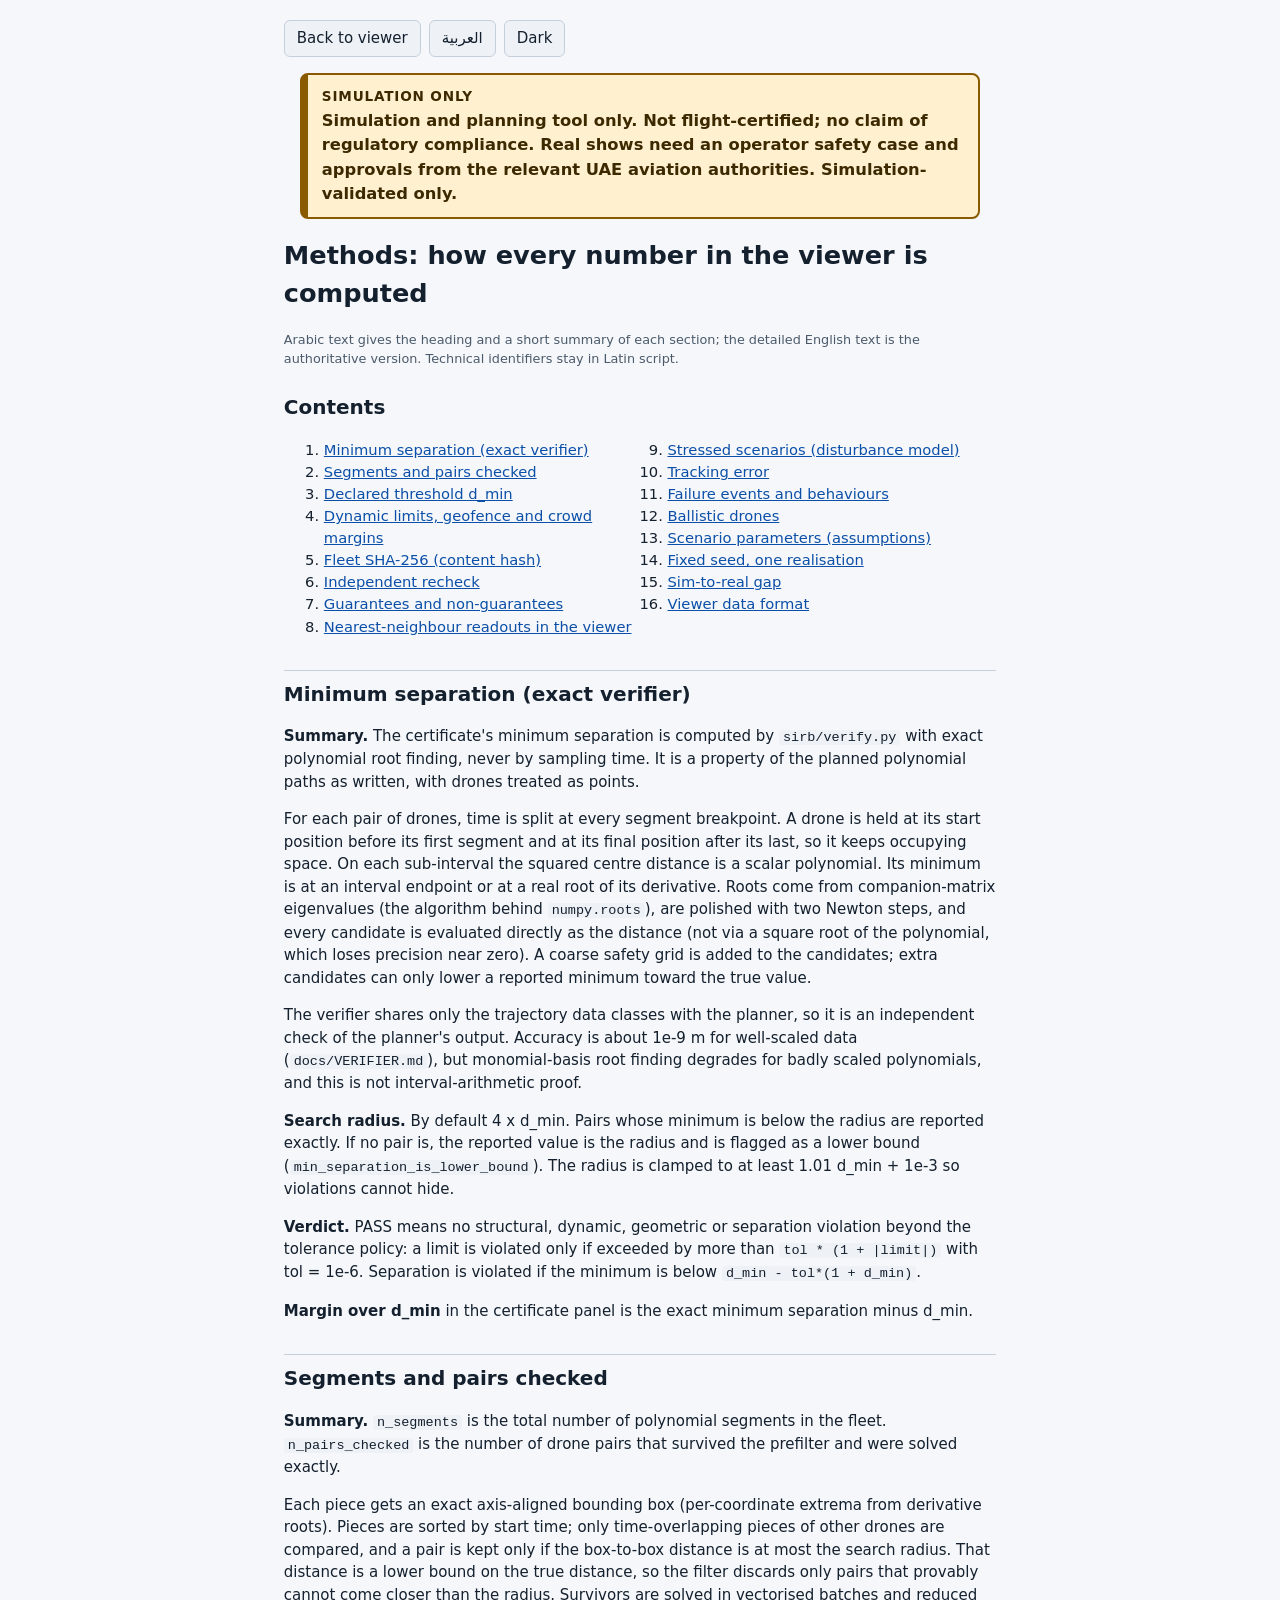
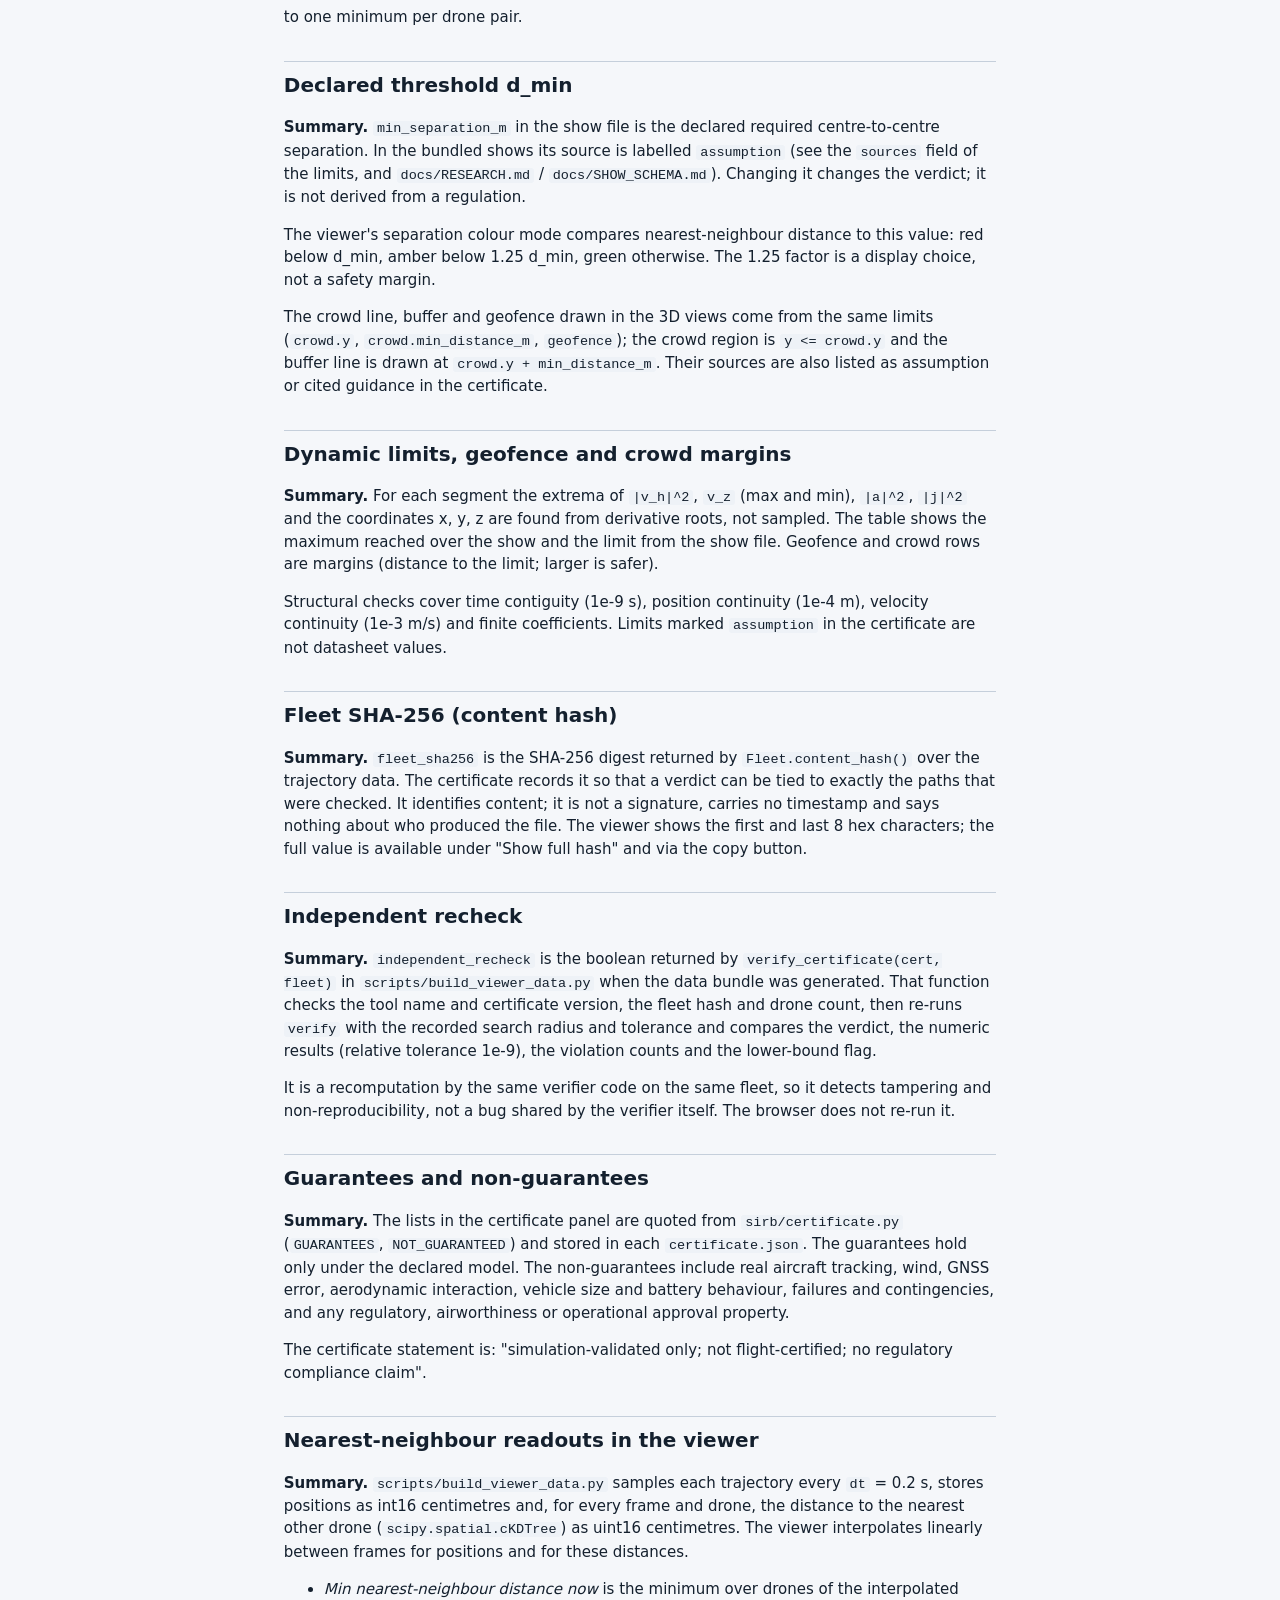
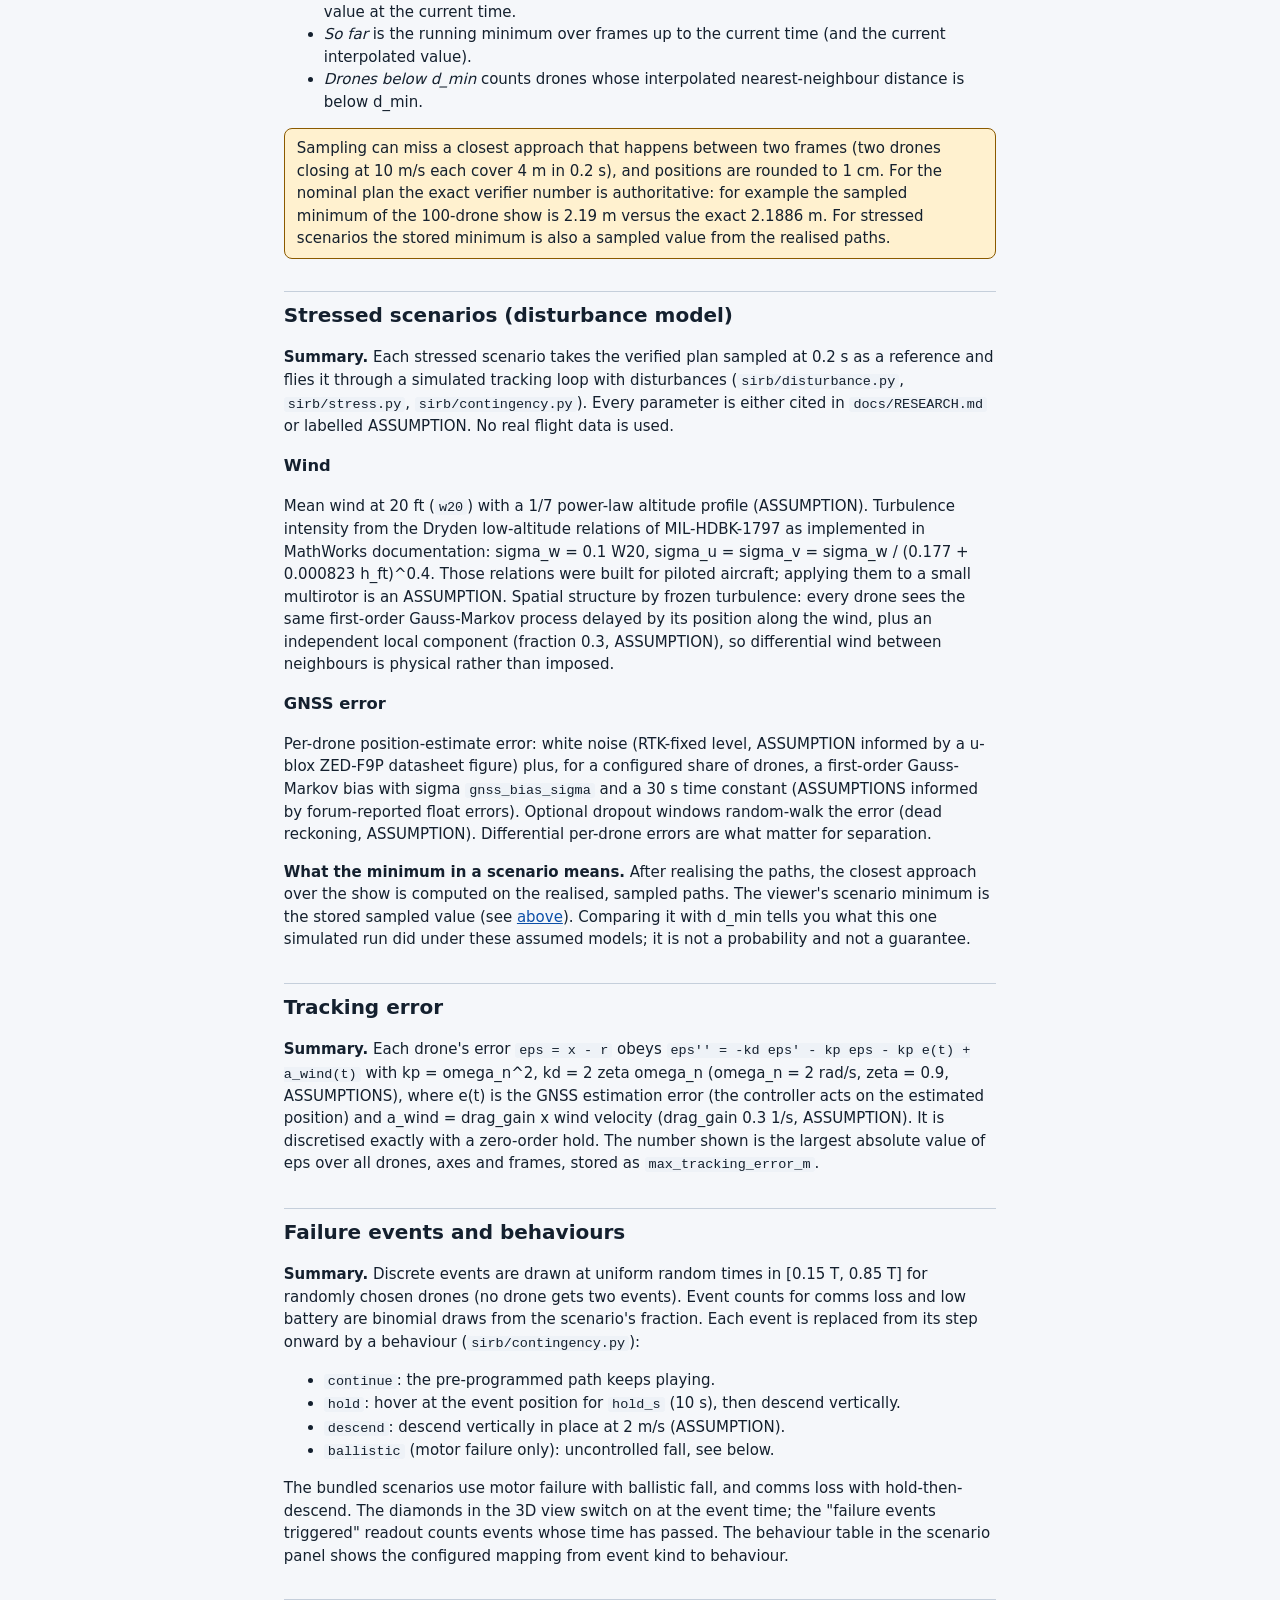
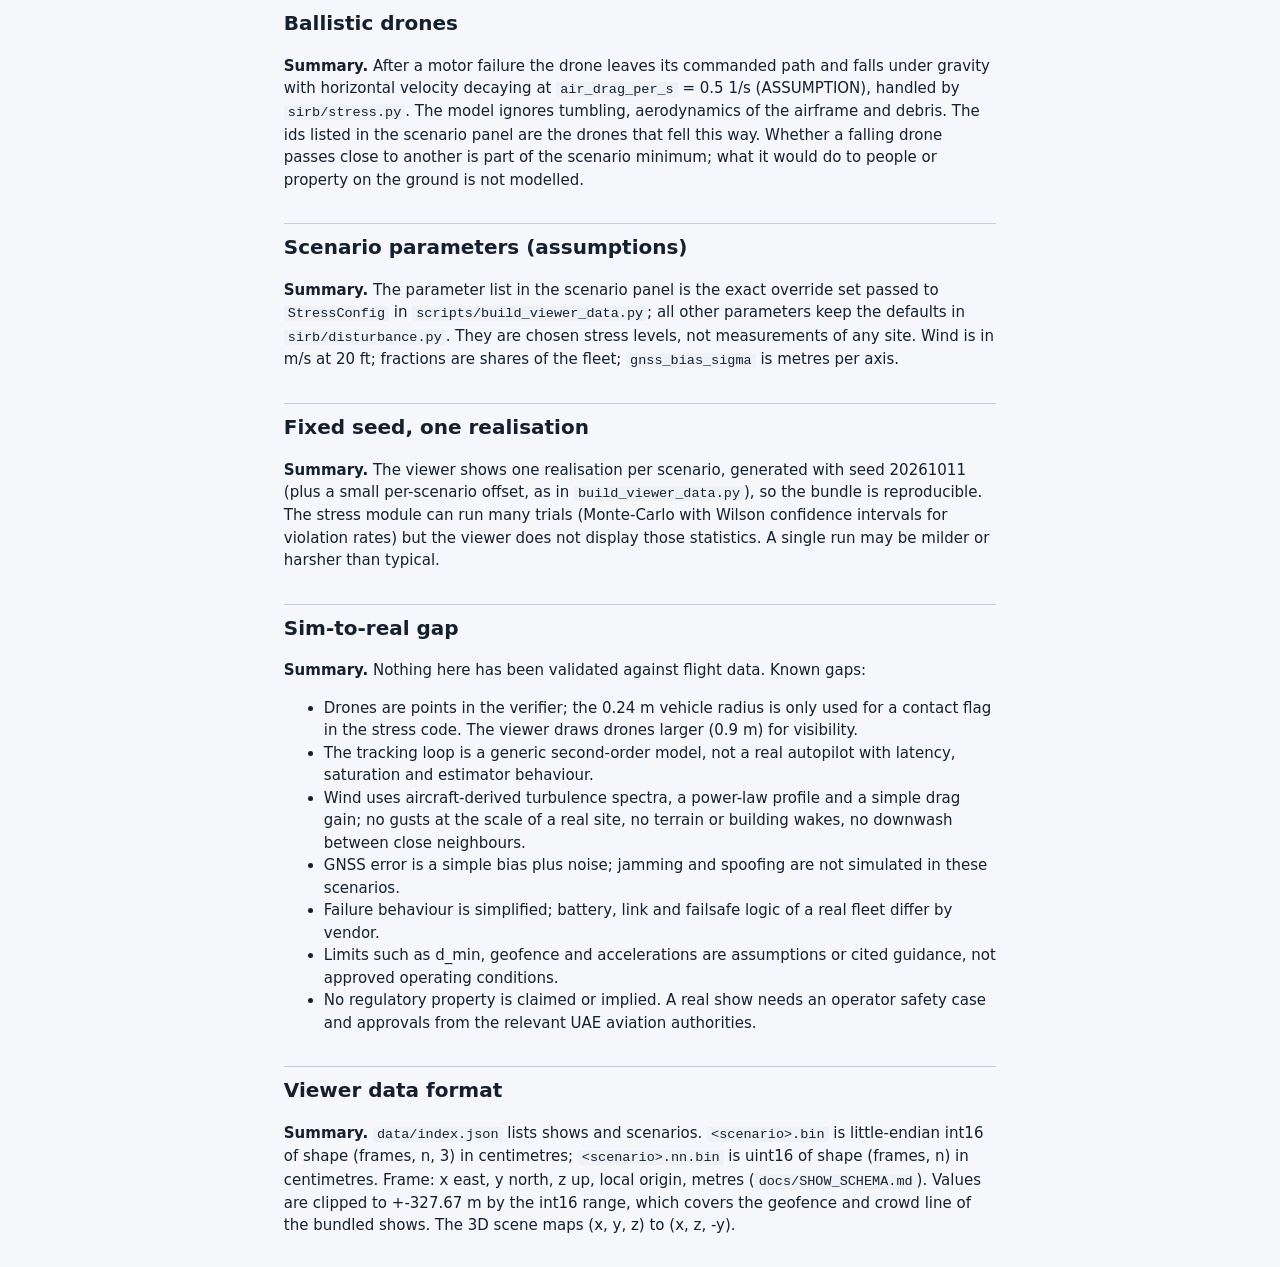
==== viewer/methods.html @ c7de5ba7 "Add static web viewer (M7)" ====
<!doctype html>
<html lang="en" dir="ltr" data-theme="dark">
<head>
<meta charset="utf-8">
<meta name="viewport" content="width=device-width, initial-scale=1">
<title>Sirb methods</title>
<meta name="color-scheme" content="dark light">
<link rel="icon" href="data:,">
<link rel="stylesheet" href="style.css">
</head>
<body>
<div class="doc">
  <div class="nav">
    <a class="btn" id="backLink" href="index.html" data-i18n="m_back">Back to viewer</a>
    <button id="langBtn" type="button" class="btn"></button>
    <button id="themeBtn" type="button" class="btn" data-i18n-aria="theme_switch_label"></button>
  </div>

  <aside class="banner" role="note" id="safety-statement">
    <strong class="en">Simulation only</strong><strong class="ar">محاكاة فقط</strong>
    <p class="en">Simulation and planning tool only. Not flight-certified; no claim of regulatory compliance. Real shows need an operator safety case and approvals from the relevant UAE aviation authorities. Simulation-validated only.</p>
    <p class="ar">أداة محاكاة وتخطيط فقط. غير معتمدة للطيران ولا تدّعي أي امتثال تنظيمي. تحتاج العروض الحقيقية إلى ملف سلامة تشغيلي وموافقات من الجهات المختصة بالطيران في دولة الإمارات. التحقق تمّ بالمحاكاة فقط.</p>
  </aside>

  <h1><span class="en">Methods: how every number in the viewer is computed</span><span class="ar">المنهجية: كيف يُحسب كل رقم في العارض</span></h1>
  <p class="note" data-i18n="m_lang_note"></p>

  <nav aria-labelledby="tocH">
    <h2 id="tocH" style="border:0;margin-top:1rem" data-i18n="m_toc">Contents</h2>
    <ol class="toc">
      <li><a href="#exact-verifier"><span class="en">Minimum separation (exact verifier)</span><span class="ar">أقل تباعد (المدقِّق الدقيق)</span></a></li>
      <li><a href="#prefilter"><span class="en">Segments and pairs checked</span><span class="ar">المقاطع والأزواج المفحوصة</span></a></li>
      <li><a href="#declared-threshold"><span class="en">Declared threshold d_min</span><span class="ar">العتبة المعلنة d_min</span></a></li>
      <li><a href="#dynamics"><span class="en">Dynamic limits, geofence and crowd margins</span><span class="ar">الحدود الديناميكية وهوامش السياج والجمهور</span></a></li>
      <li><a href="#content-hash"><span class="en">Fleet SHA-256 (content hash)</span><span class="ar">بصمة SHA-256 للأسطول</span></a></li>
      <li><a href="#independent-recheck"><span class="en">Independent recheck</span><span class="ar">إعادة التحقق المستقلة</span></a></li>
      <li><a href="#guarantees"><span class="en">Guarantees and non-guarantees</span><span class="ar">الضمانات وما لا يُضمن</span></a></li>
      <li><a href="#sampled-nn"><span class="en">Nearest-neighbour readouts in the viewer</span><span class="ar">قراءات أقرب جار في العارض</span></a></li>
      <li><a href="#stress-model"><span class="en">Stressed scenarios (disturbance model)</span><span class="ar">سيناريوهات الإجهاد (نموذج الاضطراب)</span></a></li>
      <li><a href="#tracking-error"><span class="en">Tracking error</span><span class="ar">خطأ التتبّع</span></a></li>
      <li><a href="#events"><span class="en">Failure events and behaviours</span><span class="ar">أحداث الأعطال والسلوكيات</span></a></li>
      <li><a href="#ballistic"><span class="en">Ballistic drones</span><span class="ar">الطائرات في السقوط الحر</span></a></li>
      <li><a href="#stress-config"><span class="en">Scenario parameters (assumptions)</span><span class="ar">معاملات السيناريو (افتراضات)</span></a></li>
      <li><a href="#fixed-seed"><span class="en">Fixed seed, one realisation</span><span class="ar">بذرة ثابتة وتحقّق واحد</span></a></li>
      <li><a href="#sim-to-real"><span class="en">Sim-to-real gap</span><span class="ar">فجوة المحاكاة والواقع</span></a></li>
      <li><a href="#data-format"><span class="en">Viewer data format</span><span class="ar">صيغة بيانات العارض</span></a></li>
    </ol>
  </nav>

  <section id="exact-verifier">
    <h2><span class="en">Minimum separation (exact verifier)</span><span class="ar">أقل تباعد (المدقِّق الدقيق)</span></h2>
    <p class="ar ar-sum">يحسب المدقِّق أقل مسافة بين كل زوج من الطائرات على امتداد الزمن بحلّ دقيق لمتعددات الحدود (جذور المشتقة) بدلًا من أخذ عيّنات زمنية. الرقم يُنسب إلى المسارات كما كُتبت، لا إلى طائرات حقيقية.</p>
    <div class="en en-detail">
      <p><strong>Summary.</strong> The certificate's minimum separation is computed by <code>sirb/verify.py</code> with exact polynomial root finding, never by sampling time. It is a property of the planned polynomial paths as written, with drones treated as points.</p>
      <p>For each pair of drones, time is split at every segment breakpoint. A drone is held at its start position before its first segment and at its final position after its last, so it keeps occupying space. On each sub-interval the squared centre distance is a scalar polynomial. Its minimum is at an interval endpoint or at a real root of its derivative. Roots come from companion-matrix eigenvalues (the algorithm behind <code>numpy.roots</code>), are polished with two Newton steps, and every candidate is evaluated directly as the distance (not via a square root of the polynomial, which loses precision near zero). A coarse safety grid is added to the candidates; extra candidates can only lower a reported minimum toward the true value.</p>
      <p>The verifier shares only the trajectory data classes with the planner, so it is an independent check of the planner's output. Accuracy is about 1e-9 m for well-scaled data (<code>docs/VERIFIER.md</code>), but monomial-basis root finding degrades for badly scaled polynomials, and this is not interval-arithmetic proof.</p>
      <p><strong>Search radius.</strong> By default 4 x d_min. Pairs whose minimum is below the radius are reported exactly. If no pair is, the reported value is the radius and is flagged as a lower bound (<code>min_separation_is_lower_bound</code>). The radius is clamped to at least 1.01 d_min + 1e-3 so violations cannot hide.</p>
      <p><strong>Verdict.</strong> PASS means no structural, dynamic, geometric or separation violation beyond the tolerance policy: a limit is violated only if exceeded by more than <code>tol * (1 + |limit|)</code> with tol = 1e-6. Separation is violated if the minimum is below <code>d_min - tol*(1 + d_min)</code>.</p>
      <p><strong>Margin over d_min</strong> in the certificate panel is the exact minimum separation minus d_min.</p>
    </div>
  </section>

  <section id="prefilter">
    <h2><span class="en">Segments and pairs checked</span><span class="ar">المقاطع والأزواج المفحوصة</span></h2>
    <p class="ar ar-sum">كل مسار يتألف من مقاطع متعددة الحدود. يستبعد مرشِّح أوّلي بصناديق محيطة دقيقة الأزواج التي لا يمكن أن تقترب أكثر من نصف قطر البحث، ثم تُحلّ الأزواج المتبقية بدقة.</p>
    <div class="en en-detail">
      <p><strong>Summary.</strong> <code>n_segments</code> is the total number of polynomial segments in the fleet. <code>n_pairs_checked</code> is the number of drone pairs that survived the prefilter and were solved exactly.</p>
      <p>Each piece gets an exact axis-aligned bounding box (per-coordinate extrema from derivative roots). Pieces are sorted by start time; only time-overlapping pieces of other drones are compared, and a pair is kept only if the box-to-box distance is at most the search radius. That distance is a lower bound on the true distance, so the filter discards only pairs that provably cannot come closer than the radius. Survivors are solved in vectorised batches and reduced to one minimum per drone pair.</p>
    </div>
  </section>

  <section id="declared-threshold">
    <h2><span class="en">Declared threshold d_min</span><span class="ar">العتبة المعلنة d_min</span></h2>
    <p class="ar ar-sum">d_min هي أقل مسافة مطلوبة بين مراكز الطائرات كما يعلنها ملف العرض. هي افتراض تصميمي وليست قيمة معتمدة من جهة تنظيمية أو من مصنّع.</p>
    <div class="en en-detail">
      <p><strong>Summary.</strong> <code>min_separation_m</code> in the show file is the declared required centre-to-centre separation. In the bundled shows its source is labelled <code>assumption</code> (see the <code>sources</code> field of the limits, and <code>docs/RESEARCH.md</code> / <code>docs/SHOW_SCHEMA.md</code>). Changing it changes the verdict; it is not derived from a regulation.</p>
      <p>The viewer's separation colour mode compares nearest-neighbour distance to this value: red below d_min, amber below 1.25 d_min, green otherwise. The 1.25 factor is a display choice, not a safety margin.</p>
      <p>The crowd line, buffer and geofence drawn in the 3D views come from the same limits (<code>crowd.y</code>, <code>crowd.min_distance_m</code>, <code>geofence</code>); the crowd region is <code>y &lt;= crowd.y</code> and the buffer line is drawn at <code>crowd.y + min_distance_m</code>. Their sources are also listed as assumption or cited guidance in the certificate.</p>
    </div>
  </section>

  <section id="dynamics">
    <h2><span class="en">Dynamic limits, geofence and crowd margins</span><span class="ar">الحدود الديناميكية وهوامش السياج والجمهور</span></h2>
    <p class="ar ar-sum">تُفحص السرعة والتسارع والارتجاج والارتفاع والسياج الجغرافي والمسافة إلى الجمهور بإيجاد قيم قصوى لمتعددات الحدود في كل مقطع (جذور المشتقات)، وتُعرض القيمة القصوى المبلَّغ عنها مقابل الحد.</p>
    <div class="en en-detail">
      <p><strong>Summary.</strong> For each segment the extrema of <code>|v_h|^2</code>, <code>v_z</code> (max and min), <code>|a|^2</code>, <code>|j|^2</code> and the coordinates x, y, z are found from derivative roots, not sampled. The table shows the maximum reached over the show and the limit from the show file. Geofence and crowd rows are margins (distance to the limit; larger is safer).</p>
      <p>Structural checks cover time contiguity (1e-9 s), position continuity (1e-4 m), velocity continuity (1e-3 m/s) and finite coefficients. Limits marked <code>assumption</code> in the certificate are not datasheet values.</p>
    </div>
  </section>

  <section id="content-hash">
    <h2><span class="en">Fleet SHA-256 (content hash)</span><span class="ar">بصمة SHA-256 للأسطول</span></h2>
    <p class="ar ar-sum">البصمة تعرّف محتوى الأسطول (المسارات) تعريفًا فريدًا؛ أي تغيير في المسارات يغيّر البصمة. تربط الشهادة بالمسارات التي فُحصت فعلًا.</p>
    <div class="en en-detail">
      <p><strong>Summary.</strong> <code>fleet_sha256</code> is the SHA-256 digest returned by <code>Fleet.content_hash()</code> over the trajectory data. The certificate records it so that a verdict can be tied to exactly the paths that were checked. It identifies content; it is not a signature, carries no timestamp and says nothing about who produced the file. The viewer shows the first and last 8 hex characters; the full value is available under "Show full hash" and via the copy button.</p>
    </div>
  </section>

  <section id="independent-recheck">
    <h2><span class="en">Independent recheck</span><span class="ar">إعادة التحقق المستقلة</span></h2>
    <p class="ar ar-sum">عند بناء بيانات العارض استُدعيت الدالة verify_certificate: تتحقق من مطابقة البصمة ثم تعيد حساب التحقق كاملًا وتقارن الحكم والأرقام. العلم المعروض هو نتيجة ذلك الفحص وقت البناء، لا فحص يجري في المتصفح.</p>
    <div class="en en-detail">
      <p><strong>Summary.</strong> <code>independent_recheck</code> is the boolean returned by <code>verify_certificate(cert, fleet)</code> in <code>scripts/build_viewer_data.py</code> when the data bundle was generated. That function checks the tool name and certificate version, the fleet hash and drone count, then re-runs <code>verify</code> with the recorded search radius and tolerance and compares the verdict, the numeric results (relative tolerance 1e-9), the violation counts and the lower-bound flag.</p>
      <p>It is a recomputation by the same verifier code on the same fleet, so it detects tampering and non-reproducibility, not a bug shared by the verifier itself. The browser does not re-run it.</p>
    </div>
  </section>

  <section id="guarantees">
    <h2><span class="en">Guarantees and non-guarantees</span><span class="ar">الضمانات وما لا يُضمن</span></h2>
    <p class="ar ar-sum">الضمانات محصورة في النموذج المعلن: مسارات متعددة الحدود كما كُتبت وطائرات كنقاط. لا تشمل الضمانات تتبّع الطائرات الحقيقية ولا الرياح ولا أخطاء GNSS ولا الأعطال ولا أي خاصية تنظيمية.</p>
    <div class="en en-detail">
      <p><strong>Summary.</strong> The lists in the certificate panel are quoted from <code>sirb/certificate.py</code> (<code>GUARANTEES</code>, <code>NOT_GUARANTEED</code>) and stored in each <code>certificate.json</code>. The guarantees hold only under the declared model. The non-guarantees include real aircraft tracking, wind, GNSS error, aerodynamic interaction, vehicle size and battery behaviour, failures and contingencies, and any regulatory, airworthiness or operational approval property.</p>
      <p>The certificate statement is: "simulation-validated only; not flight-certified; no regulatory compliance claim".</p>
    </div>
  </section>

  <section id="sampled-nn">
    <h2><span class="en">Nearest-neighbour readouts in the viewer</span><span class="ar">قراءات أقرب جار في العارض</span></h2>
    <p class="ar ar-sum">أرقام "أقل مسافة إلى أقرب جار" في العارض محسوبة من مواقع مأخوذة كل 0.2 ثانية، وليست الحل الدقيق. قد تفوتها القيم الدنيا بين الإطارات، لذا الرقم الدقيق للخطة الاسمية هو الوارد في الشهادة.</p>
    <div class="en en-detail">
      <p><strong>Summary.</strong> <code>scripts/build_viewer_data.py</code> samples each trajectory every <code>dt</code> = 0.2 s, stores positions as int16 centimetres and, for every frame and drone, the distance to the nearest other drone (<code>scipy.spatial.cKDTree</code>) as uint16 centimetres. The viewer interpolates linearly between frames for positions and for these distances.</p>
      <ul>
        <li><em>Min nearest-neighbour distance now</em> is the minimum over drones of the interpolated value at the current time.</li>
        <li><em>So far</em> is the running minimum over frames up to the current time (and the current interpolated value).</li>
        <li><em>Drones below d_min</em> counts drones whose interpolated nearest-neighbour distance is below d_min.</li>
      </ul>
      <p class="callout">Sampling can miss a closest approach that happens between two frames (two drones closing at 10 m/s each cover 4 m in 0.2 s), and positions are rounded to 1 cm. For the nominal plan the exact verifier number is authoritative: for example the sampled minimum of the 100-drone show is 2.19 m versus the exact 2.1886 m. For stressed scenarios the stored minimum is also a sampled value from the realised paths.</p>
    </div>
  </section>

  <section id="stress-model">
    <h2><span class="en">Stressed scenarios (disturbance model)</span><span class="ar">سيناريوهات الإجهاد (نموذج الاضطراب)</span></h2>
    <p class="ar ar-sum">تُنتج سيناريوهات الإجهاد بمحاكاة تضيف إلى الخطة الاسمية رياحًا وأخطاء GNSS وأعطالًا بنماذج وبارامترات مفترضة. النتائج محاكاة تحت افتراضات، وليست ضمانات ولا قياسات.</p>
    <div class="en en-detail">
      <p><strong>Summary.</strong> Each stressed scenario takes the verified plan sampled at 0.2 s as a reference and flies it through a simulated tracking loop with disturbances (<code>sirb/disturbance.py</code>, <code>sirb/stress.py</code>, <code>sirb/contingency.py</code>). Every parameter is either cited in <code>docs/RESEARCH.md</code> or labelled ASSUMPTION. No real flight data is used.</p>
      <h3 id="wind">Wind</h3>
      <p>Mean wind at 20 ft (<code>w20</code>) with a 1/7 power-law altitude profile (ASSUMPTION). Turbulence intensity from the Dryden low-altitude relations of MIL-HDBK-1797 as implemented in MathWorks documentation: sigma_w = 0.1 W20, sigma_u = sigma_v = sigma_w / (0.177 + 0.000823 h_ft)^0.4. Those relations were built for piloted aircraft; applying them to a small multirotor is an ASSUMPTION. Spatial structure by frozen turbulence: every drone sees the same first-order Gauss-Markov process delayed by its position along the wind, plus an independent local component (fraction 0.3, ASSUMPTION), so differential wind between neighbours is physical rather than imposed.</p>
      <h3 id="gnss">GNSS error</h3>
      <p>Per-drone position-estimate error: white noise (RTK-fixed level, ASSUMPTION informed by a u-blox ZED-F9P datasheet figure) plus, for a configured share of drones, a first-order Gauss-Markov bias with sigma <code>gnss_bias_sigma</code> and a 30 s time constant (ASSUMPTIONS informed by forum-reported float errors). Optional dropout windows random-walk the error (dead reckoning, ASSUMPTION). Differential per-drone errors are what matter for separation.</p>
      <p><strong>What the minimum in a scenario means.</strong> After realising the paths, the closest approach over the show is computed on the realised, sampled paths. The viewer's scenario minimum is the stored sampled value (see <a href="#sampled-nn">above</a>). Comparing it with d_min tells you what this one simulated run did under these assumed models; it is not a probability and not a guarantee.</p>
    </div>
  </section>

  <section id="tracking-error">
    <h2><span class="en">Tracking error</span><span class="ar">خطأ التتبّع</span></h2>
    <p class="ar ar-sum">أقصى خطأ تتبّع هو أكبر انحراف بين الموضع المحقَّق والموضع المرجعي لأي طائرة في السيناريو، من نموذج حلقة تحكم من الدرجة الثانية مفترض. هو نتيجة نموذج وليس قياسًا لمتحكم حقيقي.</p>
    <div class="en en-detail">
      <p><strong>Summary.</strong> Each drone's error <code>eps = x - r</code> obeys <code>eps'' = -kd eps' - kp eps - kp e(t) + a_wind(t)</code> with kp = omega_n^2, kd = 2 zeta omega_n (omega_n = 2 rad/s, zeta = 0.9, ASSUMPTIONS), where e(t) is the GNSS estimation error (the controller acts on the estimated position) and a_wind = drag_gain x wind velocity (drag_gain 0.3 1/s, ASSUMPTION). It is discretised exactly with a zero-order hold. The number shown is the largest absolute value of eps over all drones, axes and frames, stored as <code>max_tracking_error_m</code>.</p>
    </div>
  </section>

  <section id="events">
    <h2><span class="en">Failure events and behaviours</span><span class="ar">أحداث الأعطال والسلوكيات</span></h2>
    <p class="ar ar-sum">تُفعَّل الأحداث (عطل محرّك، فقدان اتصال، بطارية منخفضة) لطائرات مختارة عشوائيًا في أوقات عشوائية بين 15٪ و85٪ من العرض. يستبدل سلوك الطوارئ المسار المرجعي للطائرة المعنية من لحظة الحدث.</p>
    <div class="en en-detail">
      <p><strong>Summary.</strong> Discrete events are drawn at uniform random times in [0.15 T, 0.85 T] for randomly chosen drones (no drone gets two events). Event counts for comms loss and low battery are binomial draws from the scenario's fraction. Each event is replaced from its step onward by a behaviour (<code>sirb/contingency.py</code>):</p>
      <ul>
        <li><code>continue</code>: the pre-programmed path keeps playing.</li>
        <li><code>hold</code>: hover at the event position for <code>hold_s</code> (10 s), then descend vertically.</li>
        <li><code>descend</code>: descend vertically in place at 2 m/s (ASSUMPTION).</li>
        <li><code>ballistic</code> (motor failure only): uncontrolled fall, see below.</li>
      </ul>
      <p>The bundled scenarios use motor failure with ballistic fall, and comms loss with hold-then-descend. The diamonds in the 3D view switch on at the event time; the "failure events triggered" readout counts events whose time has passed. The behaviour table in the scenario panel shows the configured mapping from event kind to behaviour.</p>
    </div>
  </section>

  <section id="ballistic">
    <h2><span class="en">Ballistic drones</span><span class="ar">الطائرات في السقوط الحر</span></h2>
    <p class="ar ar-sum">عند عطل المحرّك تسقط الطائرة سقوطًا حرًا غير متحكَّم به بعد لحظة الحدث. النموذج مبسّط جدًا ولا يمثل ديناميكا مركبة حقيقية.</p>
    <div class="en en-detail">
      <p><strong>Summary.</strong> After a motor failure the drone leaves its commanded path and falls under gravity with horizontal velocity decaying at <code>air_drag_per_s</code> = 0.5 1/s (ASSUMPTION), handled by <code>sirb/stress.py</code>. The model ignores tumbling, aerodynamics of the airframe and debris. The ids listed in the scenario panel are the drones that fell this way. Whether a falling drone passes close to another is part of the scenario minimum; what it would do to people or property on the ground is not modelled.</p>
    </div>
  </section>

  <section id="stress-config">
    <h2><span class="en">Scenario parameters (assumptions)</span><span class="ar">معاملات السيناريو (افتراضات)</span></h2>
    <p class="ar ar-sum">القيم المعروضة (سرعة الرياح، نسبة الطائرات ذات GNSS المتدهور، تحيّز GNSS، عدد الأعطال، نسبة فقدان الاتصال) هي مدخلات اختارها واضع السيناريو وليست قيَمًا مقاسة.</p>
    <div class="en en-detail">
      <p><strong>Summary.</strong> The parameter list in the scenario panel is the exact override set passed to <code>StressConfig</code> in <code>scripts/build_viewer_data.py</code>; all other parameters keep the defaults in <code>sirb/disturbance.py</code>. They are chosen stress levels, not measurements of any site. Wind is in m/s at 20 ft; fractions are shares of the fleet; <code>gnss_bias_sigma</code> is metres per axis.</p>
    </div>
  </section>

  <section id="fixed-seed">
    <h2><span class="en">Fixed seed, one realisation</span><span class="ar">بذرة ثابتة وتحقّق واحد</span></h2>
    <p class="ar ar-sum">كل سيناريو في العارض هو تحقّق عشوائي واحد بذرة ثابتة لضمان إعادة الإنتاج. تشغيل واحد لا يعطي احتمالات ولا حدودًا للحالة الأسوأ.</p>
    <div class="en en-detail">
      <p><strong>Summary.</strong> The viewer shows one realisation per scenario, generated with seed 20261011 (plus a small per-scenario offset, as in <code>build_viewer_data.py</code>), so the bundle is reproducible. The stress module can run many trials (Monte-Carlo with Wilson confidence intervals for violation rates) but the viewer does not display those statistics. A single run may be milder or harsher than typical.</p>
    </div>
  </section>

  <section id="sim-to-real">
    <h2><span class="en">Sim-to-real gap</span><span class="ar">فجوة المحاكاة والواقع</span></h2>
    <p class="ar ar-sum">كل ما يعرضه العارض نتيجة محاكاة. الفجوة إلى العرض الحقيقي كبيرة: المتحكمات والمستشعرات والرياح الفعلية وتداخل الهواء وأعطال الاتصال والتنظيمات لا تُمثَّل هنا تمثيلًا كافيًا. لا تُستخدم هذه النتائج بديلًا عن اختبار طيران وملف سلامة وموافقات الجهات المختصة في الإمارات.</p>
    <div class="en en-detail">
      <p><strong>Summary.</strong> Nothing here has been validated against flight data. Known gaps:</p>
      <ul>
        <li>Drones are points in the verifier; the 0.24 m vehicle radius is only used for a contact flag in the stress code. The viewer draws drones larger (0.9 m) for visibility.</li>
        <li>The tracking loop is a generic second-order model, not a real autopilot with latency, saturation and estimator behaviour.</li>
        <li>Wind uses aircraft-derived turbulence spectra, a power-law profile and a simple drag gain; no gusts at the scale of a real site, no terrain or building wakes, no downwash between close neighbours.</li>
        <li>GNSS error is a simple bias plus noise; jamming and spoofing are not simulated in these scenarios.</li>
        <li>Failure behaviour is simplified; battery, link and failsafe logic of a real fleet differ by vendor.</li>
        <li>Limits such as d_min, geofence and accelerations are assumptions or cited guidance, not approved operating conditions.</li>
        <li>No regulatory property is claimed or implied. A real show needs an operator safety case and approvals from the relevant UAE aviation authorities.</li>
      </ul>
    </div>
  </section>

  <section id="data-format">
    <h2><span class="en">Viewer data format</span><span class="ar">صيغة بيانات العارض</span></h2>
    <p class="ar ar-sum">تُنتج البيانات بالسكربت scripts/build_viewer_data.py: مواقع بالسنتيمتر (int16) ومسافة أقرب جار بالسنتيمتر (uint16)، والإحداثيات: x شرقًا وy شمالًا وz للأعلى بالمتر.</p>
    <div class="en en-detail">
      <p><strong>Summary.</strong> <code>data/index.json</code> lists shows and scenarios. <code>&lt;scenario&gt;.bin</code> is little-endian int16 of shape (frames, n, 3) in centimetres; <code>&lt;scenario&gt;.nn.bin</code> is uint16 of shape (frames, n) in centimetres. Frame: x east, y north, z up, local origin, metres (<code>docs/SHOW_SCHEMA.md</code>). Values are clipped to +-327.67 m by the int16 range, which covers the geofence and crowd line of the bundled shows. The 3D scene maps (x, y, z) to (x, z, -y).</p>
    </div>
  </section>
</div>
<script type="module">
import { STRINGS, getLang, storeLang, applyDocLang, makeT, translateDom } from "./i18n.js";
const q = new URLSearchParams(location.search).get("lang");
let lang = q === "ar" || q === "en" ? q : getLang();
let theme = "dark";
try { const v = localStorage.getItem("sirb.viewer.theme"); if (v === "dark" || v === "light") theme = v; else if (matchMedia("(prefers-color-scheme: light)").matches) theme = "light"; } catch (e) { if (matchMedia("(prefers-color-scheme: light)").matches) theme = "light"; }
function apply() {
  const t = makeT(lang);
  applyDocLang(lang); translateDom(document, t);
  document.documentElement.dataset.theme = theme;
  document.title = lang === "ar" ? "سرب: المنهجية" : "Sirb methods";
  const b = document.getElementById("langBtn"); b.textContent = t("lang_switch"); b.setAttribute("aria-label", t("lang_switch_label")); b.lang = lang === "ar" ? "en" : "ar";
  document.getElementById("themeBtn").textContent = theme === "dark" ? t("theme_light") : t("theme_dark");
  document.getElementById("backLink").href = "index.html";
}
document.getElementById("langBtn").addEventListener("click", () => { lang = lang === "ar" ? "en" : "ar"; storeLang(lang); apply(); });
document.getElementById("themeBtn").addEventListener("click", () => { theme = theme === "dark" ? "light" : "dark"; try { localStorage.setItem("sirb.viewer.theme", theme); } catch (e) {} apply(); });
apply();
if (location.hash) { const e = document.getElementById(location.hash.slice(1)); if (e) e.scrollIntoView(); }
</script>
</body>
</html>
---- viewer/style.css ----
:root {
  --bg: #0d1117; --panel: #151b24; --panel2: #1b2330; --text: #e6edf3; --muted: #9aa7b5;
  --border: #2b3644; --accent: #5aa9ff; --accent-ink: #06101d; --focus: #ffd24a;
  --ok: #3fb950; --ok-bg: #0f2a18; --warn: #f0b429; --warn-bg: #33270a; --bad: #ff6b6b; --bad-bg: #3a1214;
  --banner-bg: #3a2a05; --banner-border: #f0b429; --banner-text: #ffe9a8;
  --canvas: #0a0e14; --link: #7cc0ff;
}
:root[data-theme="light"] {
  --bg: #f5f7fa; --panel: #ffffff; --panel2: #eef2f7; --text: #14202e; --muted: #4b5a6b;
  --border: #c5cfdb; --accent: #0b5cc5; --accent-ink: #ffffff; --focus: #8a5a00;
  --ok: #17692b; --ok-bg: #e2f5e7; --warn: #8a5a00; --warn-bg: #fff1cf; --bad: #b00020; --bad-bg: #fde4e7;
  --banner-bg: #fff1cf; --banner-border: #8a5a00; --banner-text: #3d2900;
  --canvas: #e9eef5; --link: #0b4fa8;
}
* { box-sizing: border-box; }
html { color-scheme: dark; }
:root[data-theme="light"] { color-scheme: light; }
body {
  margin: 0; background: var(--bg); color: var(--text);
  font: 15px/1.5 system-ui, -apple-system, "Segoe UI", Roboto, "Noto Sans Arabic", "Noto Naskh Arabic", Tahoma, sans-serif;
}
a { color: var(--link); }
:focus-visible { outline: 3px solid var(--focus); outline-offset: 2px; border-radius: 3px; }
.skip { position: absolute; inset-inline-start: 8px; top: -60px; background: var(--accent); color: var(--accent-ink); padding: 8px 12px; z-index: 50; }
.skip:focus { top: 8px; }

.top { display: flex; flex-wrap: wrap; gap: 12px 24px; justify-content: space-between; align-items: flex-end; padding: 12px 16px 8px; }
.brand h1 { margin: 0; font-size: 1.5rem; letter-spacing: .02em; }
.tagline { margin: 0; color: var(--muted); font-size: .9rem; max-inline-size: 60ch; }
.top-controls { display: flex; flex-wrap: wrap; gap: 8px; align-items: flex-end; }
.meta { color: var(--muted); font-size: .85rem; align-self: center; }
.field { display: flex; flex-direction: column; gap: 2px; font-size: .8rem; color: var(--muted); }
select, .btn, input[type=range] { font: inherit; }
select { background: var(--panel2); color: var(--text); border: 1px solid var(--border); border-radius: 6px; padding: 6px 8px; min-inline-size: 12rem; max-inline-size: 100%; }
.btn { background: var(--panel2); color: var(--text); border: 1px solid var(--border); border-radius: 6px; padding: 6px 12px; cursor: pointer; text-decoration: none; display: inline-block; min-block-size: 34px; }
.btn:hover { border-color: var(--accent); }
.btn-primary { background: var(--accent); color: var(--accent-ink); border-color: var(--accent); font-weight: 600; min-inline-size: 7rem; }
.seg { display: inline-flex; border: 1px solid var(--border); border-radius: 6px; overflow: hidden; }
.seg .btn { border: 0; border-radius: 0; border-inline-end: 1px solid var(--border); }
.seg .btn:last-child { border-inline-end: 0; }
.seg .btn[aria-pressed="true"] { background: var(--accent); color: var(--accent-ink); font-weight: 600; }

.banner { margin: 4px 16px 10px; padding: 10px 14px; background: var(--banner-bg); border: 2px solid var(--banner-border); border-inline-start-width: 8px; border-radius: 8px; color: var(--banner-text); }
.banner strong { text-transform: uppercase; letter-spacing: .06em; font-size: .85rem; }
.banner p { margin: 2px 0 0; font-size: 1.02rem; font-weight: 600; }
.banner .banner-orig { font-size: .8rem; font-weight: 400; opacity: .9; }
.error { margin: 8px 16px; padding: 10px 14px; background: var(--bad-bg); border: 1px solid var(--bad); border-radius: 8px; }
.error code { background: rgba(127,127,127,.25); padding: 1px 4px; border-radius: 3px; direction: ltr; unicode-bidi: isolate; }

main { padding: 0 16px 16px; }
.views { display: grid; grid-template-columns: repeat(2, minmax(0, 1fr)); gap: 12px; }
@media (max-width: 860px) { .views { grid-template-columns: minmax(0, 1fr); } }
.view { background: var(--panel); border: 1px solid var(--border); border-radius: 10px; padding: 10px; display: flex; flex-direction: column; gap: 8px; min-inline-size: 0; }
.view-head { display: flex; justify-content: space-between; align-items: center; gap: 8px; flex-wrap: wrap; }
.view h2, .panel h2 { margin: 0; font-size: 1.05rem; }
.badge { font-size: .78rem; padding: 2px 8px; border-radius: 999px; border: 1px solid; text-decoration: none; font-weight: 600; }
.badge-ok { color: var(--ok); background: var(--ok-bg); border-color: var(--ok); }
.badge-warn { color: var(--warn); background: var(--warn-bg); border-color: var(--warn); }
.scen { flex-direction: row; align-items: center; gap: 8px; }
.scen select { flex: 1; }
.canvas-wrap { position: relative; aspect-ratio: 16 / 10; background: var(--canvas); border-radius: 8px; overflow: hidden; }
.canvas-wrap canvas { position: absolute; inset: 0; inline-size: 100%; block-size: 100%; display: block; touch-action: none; }
.overlay { position: absolute; inset: 0; display: flex; align-items: center; justify-content: center; text-align: center; padding: 16px; background: color-mix(in srgb, var(--canvas) 80%, transparent); font-weight: 600; }
.overlay:empty { display: none; }
.readouts { display: grid; grid-template-columns: repeat(auto-fit, minmax(11rem, 1fr)); gap: 6px; margin: 0; }
.readouts > div { background: var(--panel2); border-radius: 6px; padding: 6px 8px; }
.readouts dt { font-size: .74rem; color: var(--muted); }
.readouts dd { margin: 0; font-size: 1.2rem; font-weight: 700; font-variant-numeric: tabular-nums; }
.readouts .unit { font-size: .8rem; font-weight: 400; color: var(--muted); }
.readouts dd.is-bad { color: var(--bad); }
.readouts dd.is-bad::before { content: "\26A0\FE0E "; }
.note { margin: 0; font-size: .8rem; color: var(--muted); }
.note-warn { color: var(--warn); font-weight: 600; }
a.num { color: inherit; text-decoration: underline dotted; text-underline-offset: 3px; }
a.num:hover { text-decoration: underline solid; color: var(--link); }

.transport { background: var(--panel); border: 1px solid var(--border); border-radius: 10px; padding: 10px; margin-block: 12px; display: flex; flex-direction: column; gap: 8px; }
.tr-row { display: flex; flex-wrap: wrap; gap: 8px; align-items: center; }
.time { margin-inline-start: auto; font-variant-numeric: tabular-nums; font-weight: 600; direction: ltr; unicode-bidi: isolate; }
#scrub { inline-size: 100%; direction: ltr; accent-color: var(--accent); block-size: 28px; }
.legend { list-style: none; margin: 0; padding: 0; display: flex; flex-wrap: wrap; gap: 4px 14px; font-size: .8rem; color: var(--muted); }
.legend li { display: flex; align-items: center; gap: 5px; }
.sw { inline-size: 12px; block-size: 12px; border-radius: 50%; display: inline-block; flex: none; }
.sw.line { border-radius: 0; block-size: 3px; inline-size: 18px; }
.sw.dash { border-radius: 0; block-size: 0; border-top: 3px dashed; inline-size: 18px; background: none; }
.sw.dia { border-radius: 0; transform: rotate(45deg); background: none; border: 2px solid; inline-size: 10px; block-size: 10px; }
.sw.grad { border-radius: 3px; inline-size: 36px; }

.panels { display: grid; grid-template-columns: repeat(2, minmax(0, 1fr)); gap: 12px; }
@media (max-width: 860px) { .panels { grid-template-columns: minmax(0, 1fr); } }
.panel { background: var(--panel); border: 1px solid var(--border); border-radius: 10px; padding: 12px; min-inline-size: 0; }
.panel h3 { margin: 14px 0 4px; font-size: .92rem; }
.verdict { display: inline-flex; align-items: center; gap: 8px; font-weight: 800; font-size: 1.3rem; padding: 4px 14px; border-radius: 8px; border: 2px solid; }
.verdict.pass { color: var(--ok); background: var(--ok-bg); border-color: var(--ok); }
.verdict.fail { color: var(--bad); background: var(--bad-bg); border-color: var(--bad); }
.kv { display: grid; grid-template-columns: minmax(8rem, 40%) 1fr; gap: 4px 12px; margin: 10px 0 0; }
.kv dt { color: var(--muted); font-size: .85rem; }
.kv dd { margin: 0; font-variant-numeric: tabular-nums; overflow-wrap: anywhere; }
.kv code, code.hash { direction: ltr; unicode-bidi: isolate; font-family: ui-monospace, Menlo, Consolas, monospace; font-size: .85rem; }
.hash-full { margin-block-start: 4px; word-break: break-all; }
.tbl { inline-size: 100%; border-collapse: collapse; font-size: .85rem; font-variant-numeric: tabular-nums; }
.tbl th, .tbl td { text-align: start; padding: 3px 6px; border-bottom: 1px solid var(--border); }
.tbl th { font-weight: 500; color: var(--muted); }
.list { margin: 4px 0; padding-inline-start: 1.2rem; font-size: .88rem; }
.list li { margin-block: 3px; }
.list.en-only, [lang="en"].keep { direction: ltr; text-align: left; }
.assumed { background: var(--warn-bg); border: 1px solid var(--warn); color: var(--text); border-radius: 8px; padding: 8px 10px; font-size: .88rem; }
.chip { font-size: .72rem; color: var(--warn); border: 1px solid var(--warn); border-radius: 999px; padding: 0 6px; margin-inline-start: 4px; }
.ev-btn { font-size: .78rem; padding: 2px 8px; min-block-size: 26px; margin-inline-start: 6px; }
.foot { padding: 10px 16px 24px; color: var(--muted); font-size: .8rem; }

/* methods page */
.doc { max-inline-size: 78ch; margin: 0 auto; padding: 8px 16px 48px; }
.doc h1 { font-size: 1.6rem; }
.doc h2 { margin-block-start: 2rem; padding-block-start: .5rem; border-block-start: 1px solid var(--border); font-size: 1.25rem; scroll-margin-block-start: 12px; }
.doc h3 { font-size: 1.02rem; scroll-margin-block-start: 12px; }
.doc :target > h2, .doc h2:target, .doc h3:target { background: color-mix(in srgb, var(--accent) 22%, transparent); }
.doc p, .doc li { overflow-wrap: anywhere; }
.doc .ar-sum { background: var(--panel2); border-radius: 8px; padding: 8px 12px; }
html[lang="en"] .ar, html[lang="ar"] .en { display: none; }
.doc .en-detail { direction: ltr; text-align: left; }
html[dir="rtl"] .doc .en-detail ul { padding-inline-start: 0; padding-inline-end: 1.2rem; }
.doc .en-detail li, .doc .en-detail p { text-align: left; }
.toc { columns: 2 16rem; font-size: .92rem; }
.doc code { font-family: ui-monospace, Menlo, Consolas, monospace; font-size: .9em; background: var(--panel2); padding: 0 4px; border-radius: 3px; direction: ltr; unicode-bidi: isolate; }
.doc .callout { background: var(--warn-bg); border: 1px solid var(--warn); border-radius: 8px; padding: 8px 12px; }
.doc .nav { display: flex; gap: 8px; flex-wrap: wrap; padding: 12px 0; align-items: center; }

@media (prefers-reduced-motion: reduce) { * { animation: none !important; transition: none !important; scroll-behavior: auto !important; } }

.scen-ph { min-block-size: 34px; display: flex; align-items: center; }
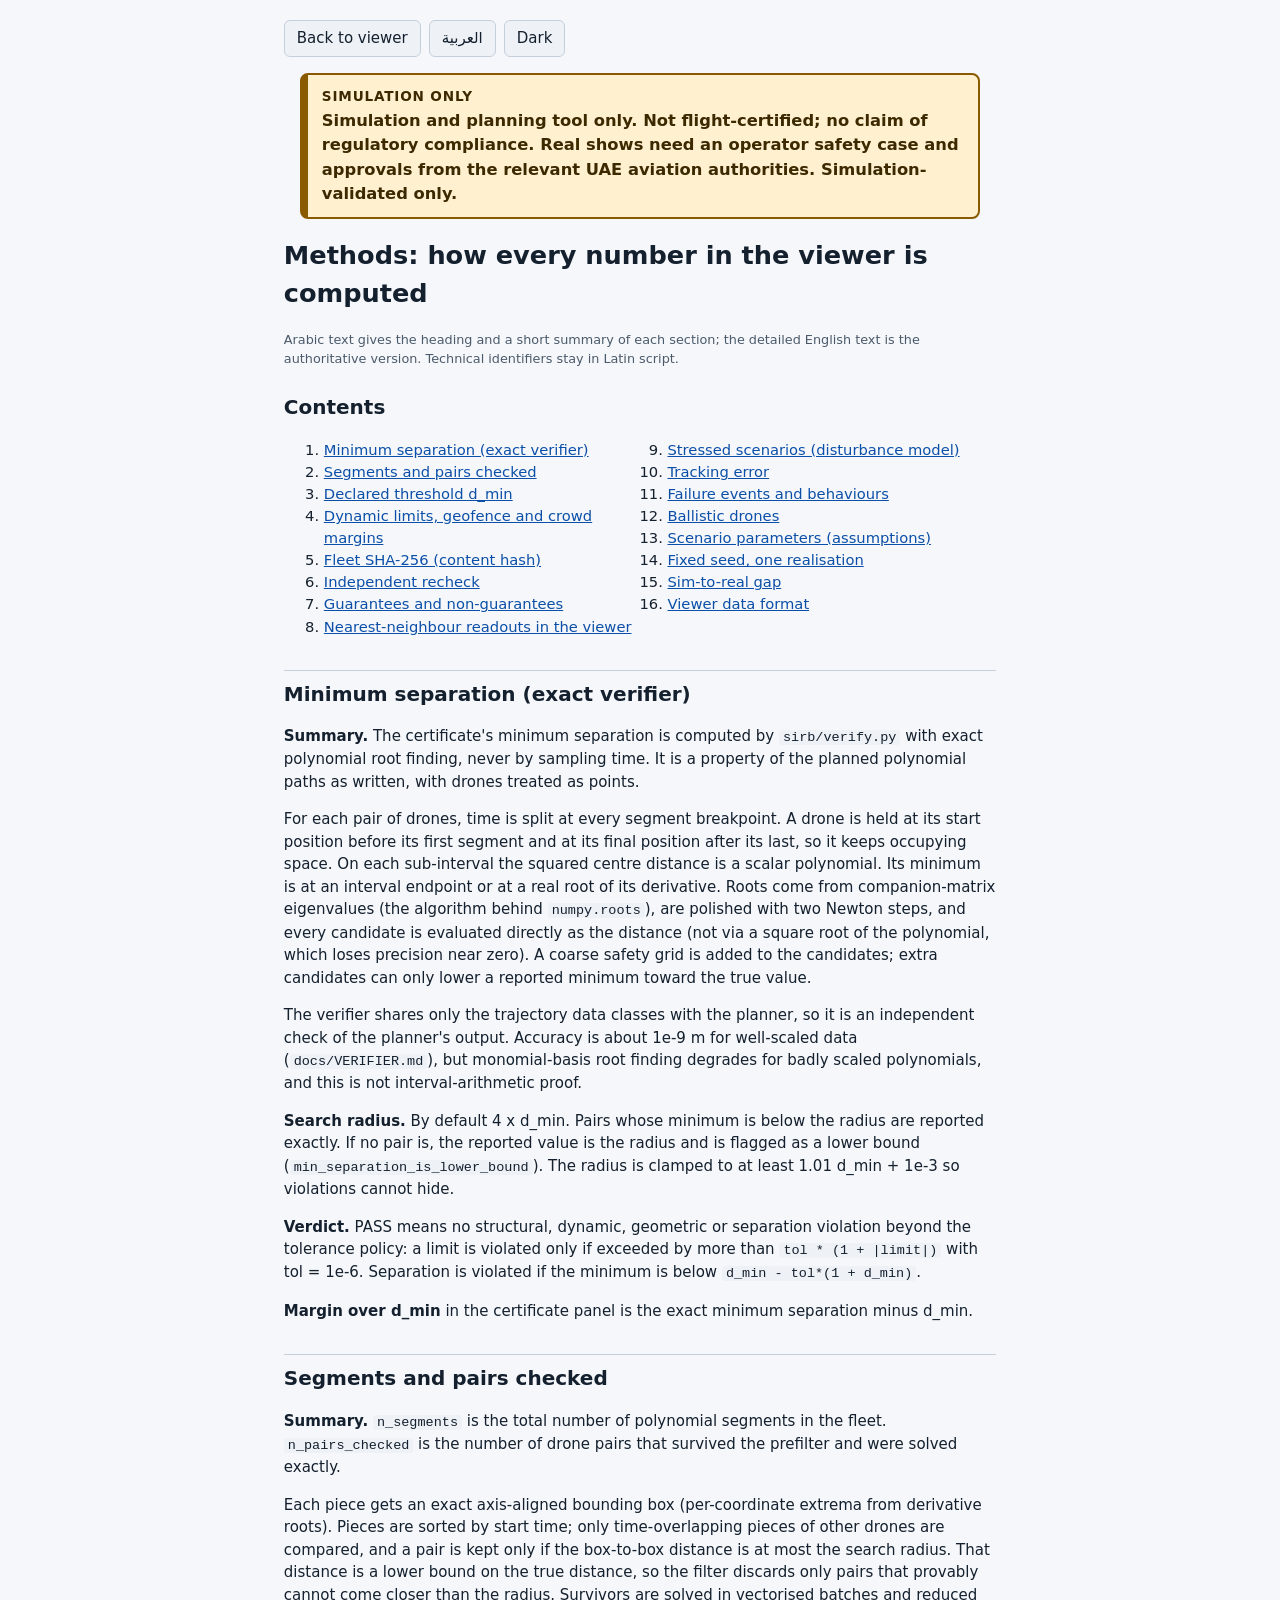
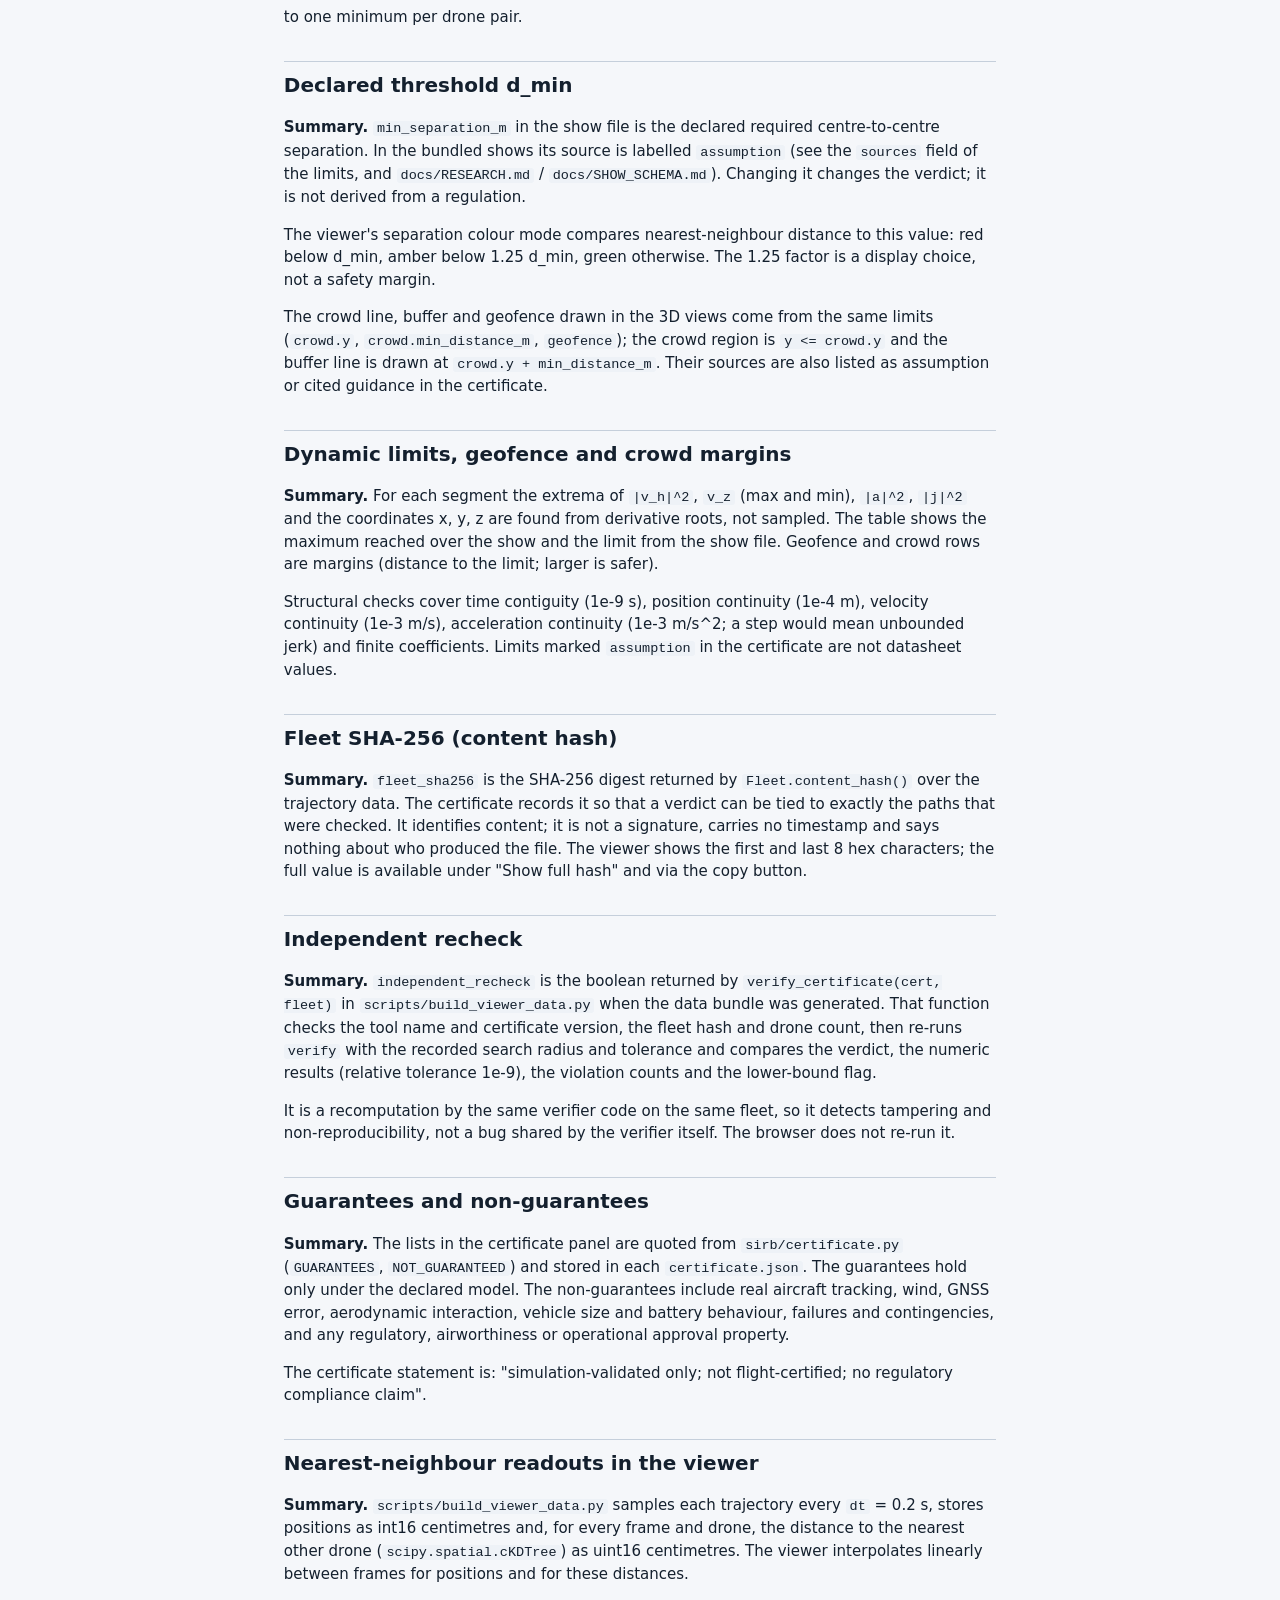
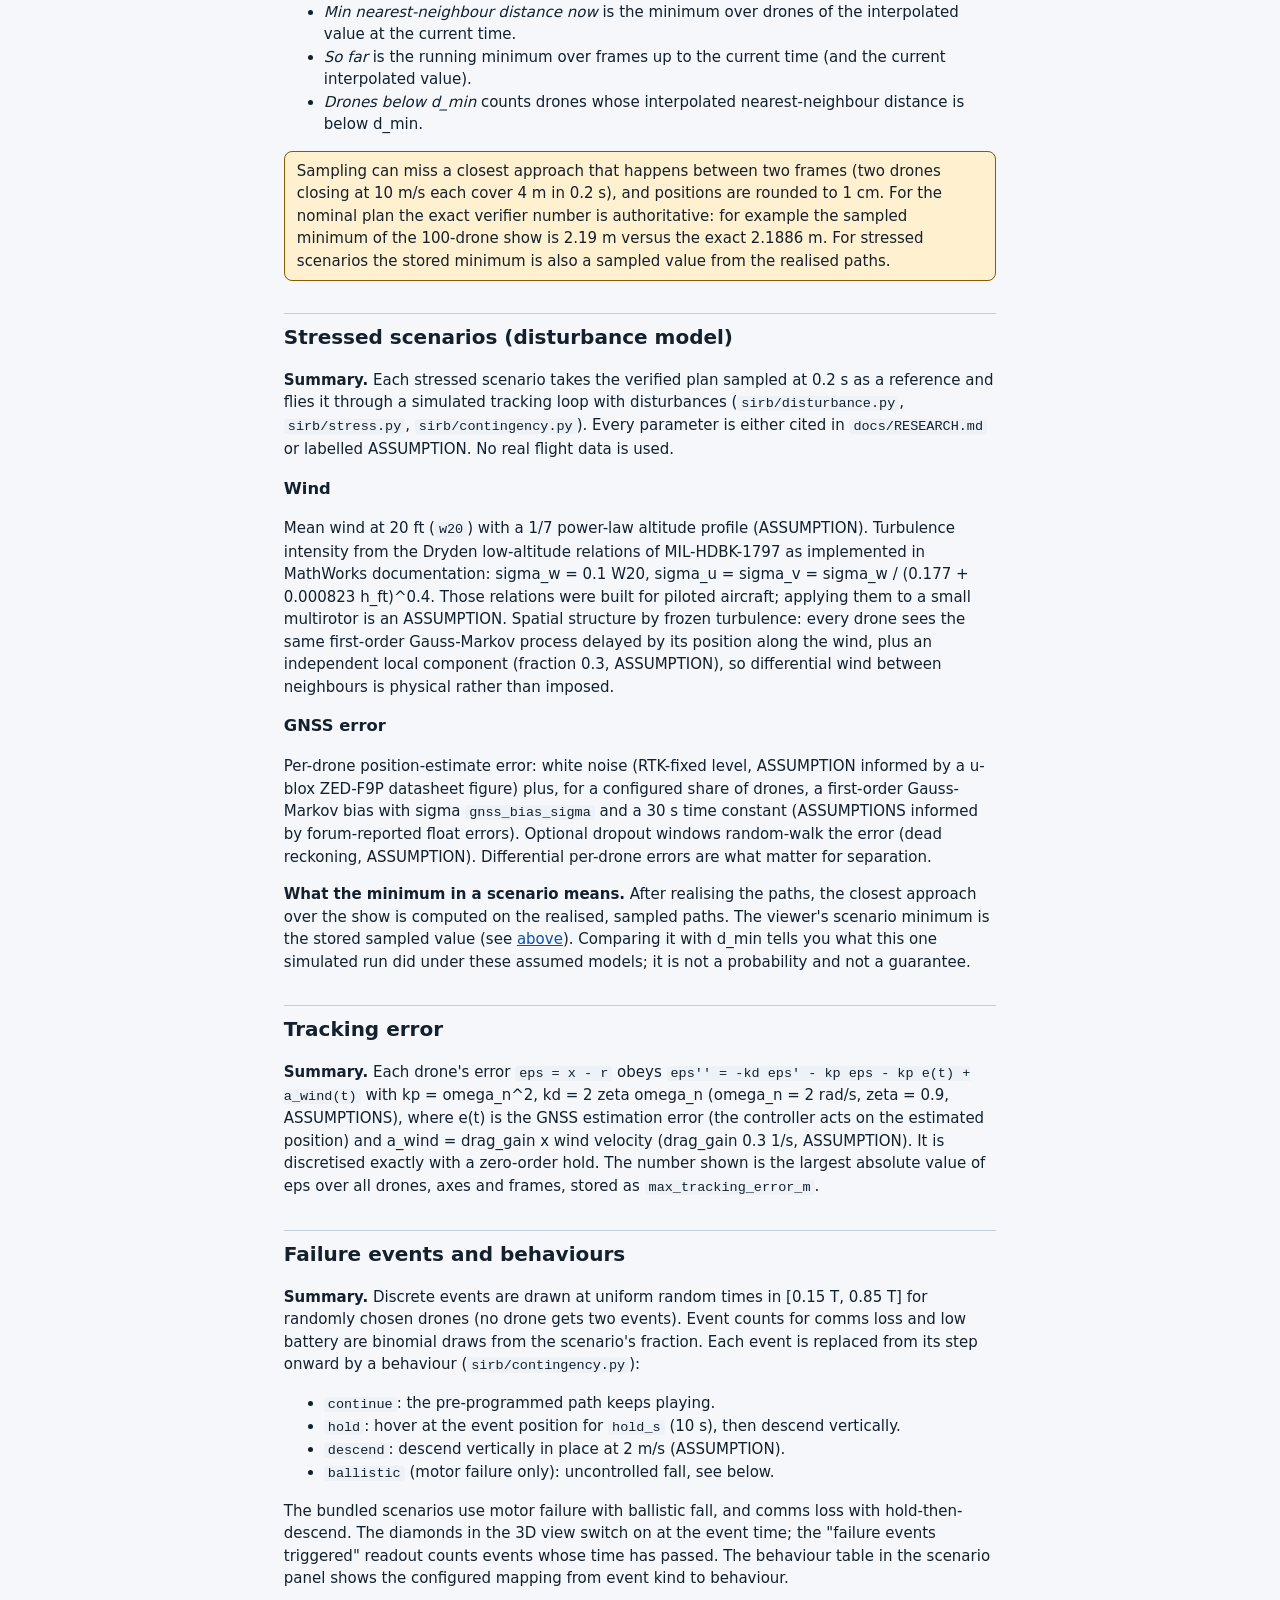
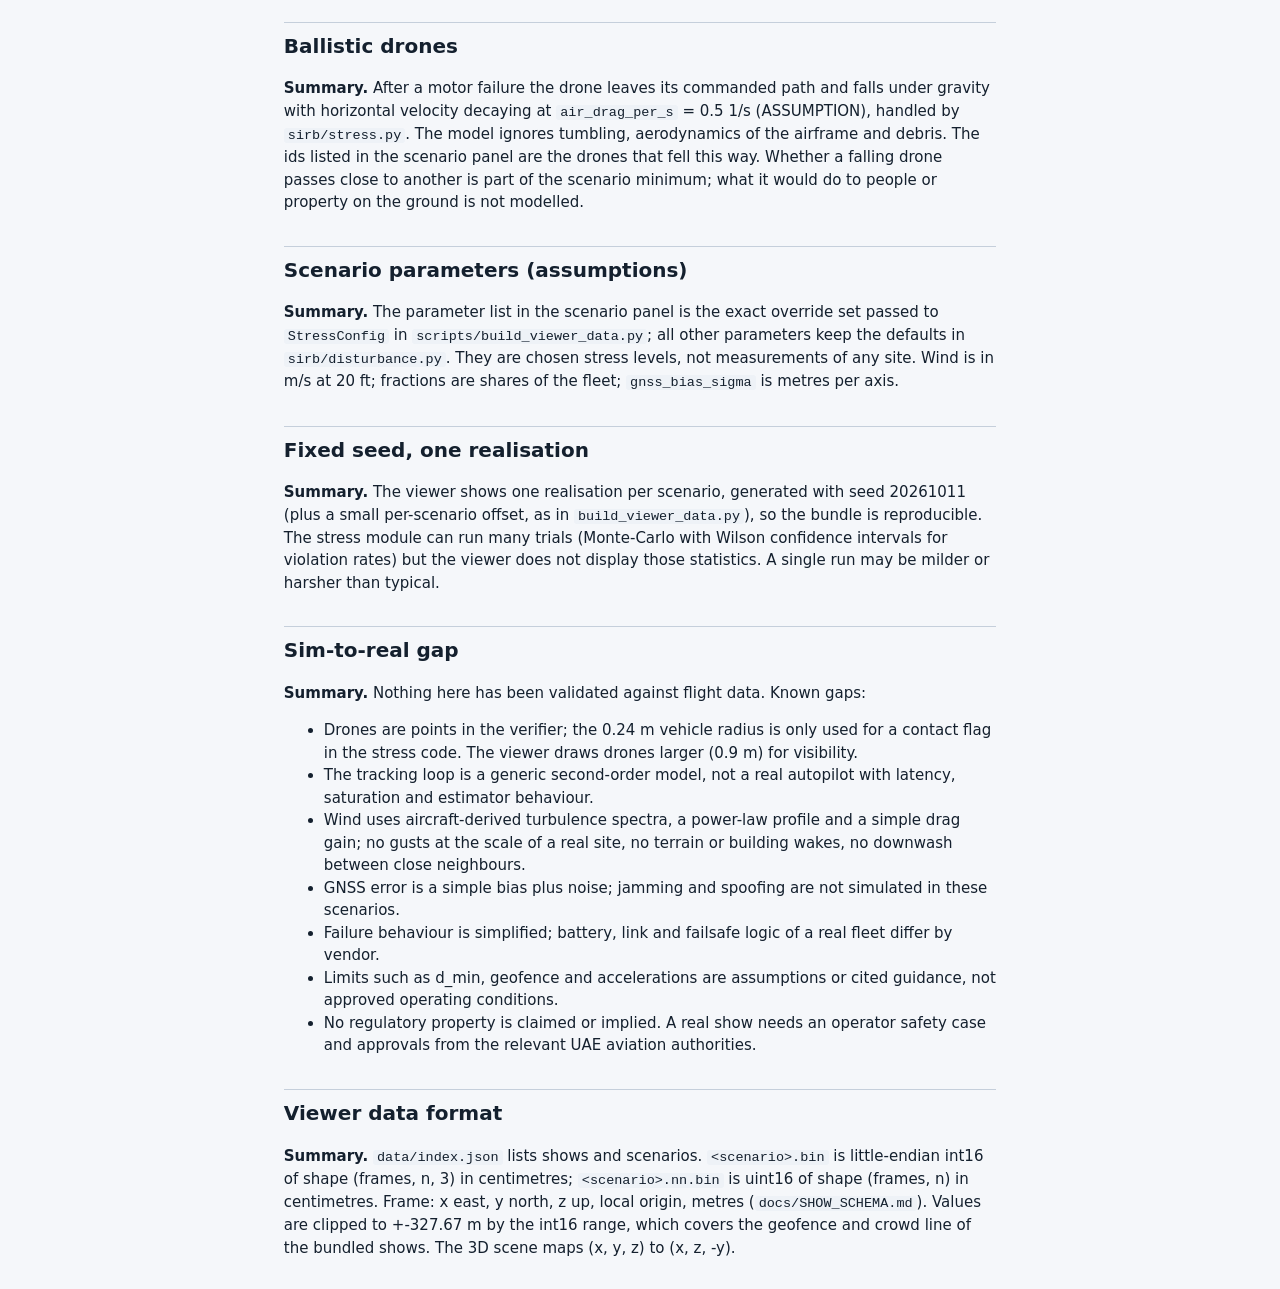
==== commit 141acc99: "Review round 2 (TII-style researcher): acceleration continuity check, opt-in rejoin speed cap, assum" ====
--- a/viewer/methods.html
+++ b/viewer/methods.html
@@ -84,7 +84,7 @@
     <p class="ar ar-sum">تُفحص السرعة والتسارع والارتجاج والارتفاع والسياج الجغرافي والمسافة إلى الجمهور بإيجاد قيم قصوى لمتعددات الحدود في كل مقطع (جذور المشتقات)، وتُعرض القيمة القصوى المبلَّغ عنها مقابل الحد.</p>
     <div class="en en-detail">
       <p><strong>Summary.</strong> For each segment the extrema of <code>|v_h|^2</code>, <code>v_z</code> (max and min), <code>|a|^2</code>, <code>|j|^2</code> and the coordinates x, y, z are found from derivative roots, not sampled. The table shows the maximum reached over the show and the limit from the show file. Geofence and crowd rows are margins (distance to the limit; larger is safer).</p>
-      <p>Structural checks cover time contiguity (1e-9 s), position continuity (1e-4 m), velocity continuity (1e-3 m/s) and finite coefficients. Limits marked <code>assumption</code> in the certificate are not datasheet values.</p>
+      <p>Structural checks cover time contiguity (1e-9 s), position continuity (1e-4 m), velocity continuity (1e-3 m/s), acceleration continuity (1e-3 m/s^2; a step would mean unbounded jerk) and finite coefficients. Limits marked <code>assumption</code> in the certificate are not datasheet values.</p>
     </div>
   </section>
 
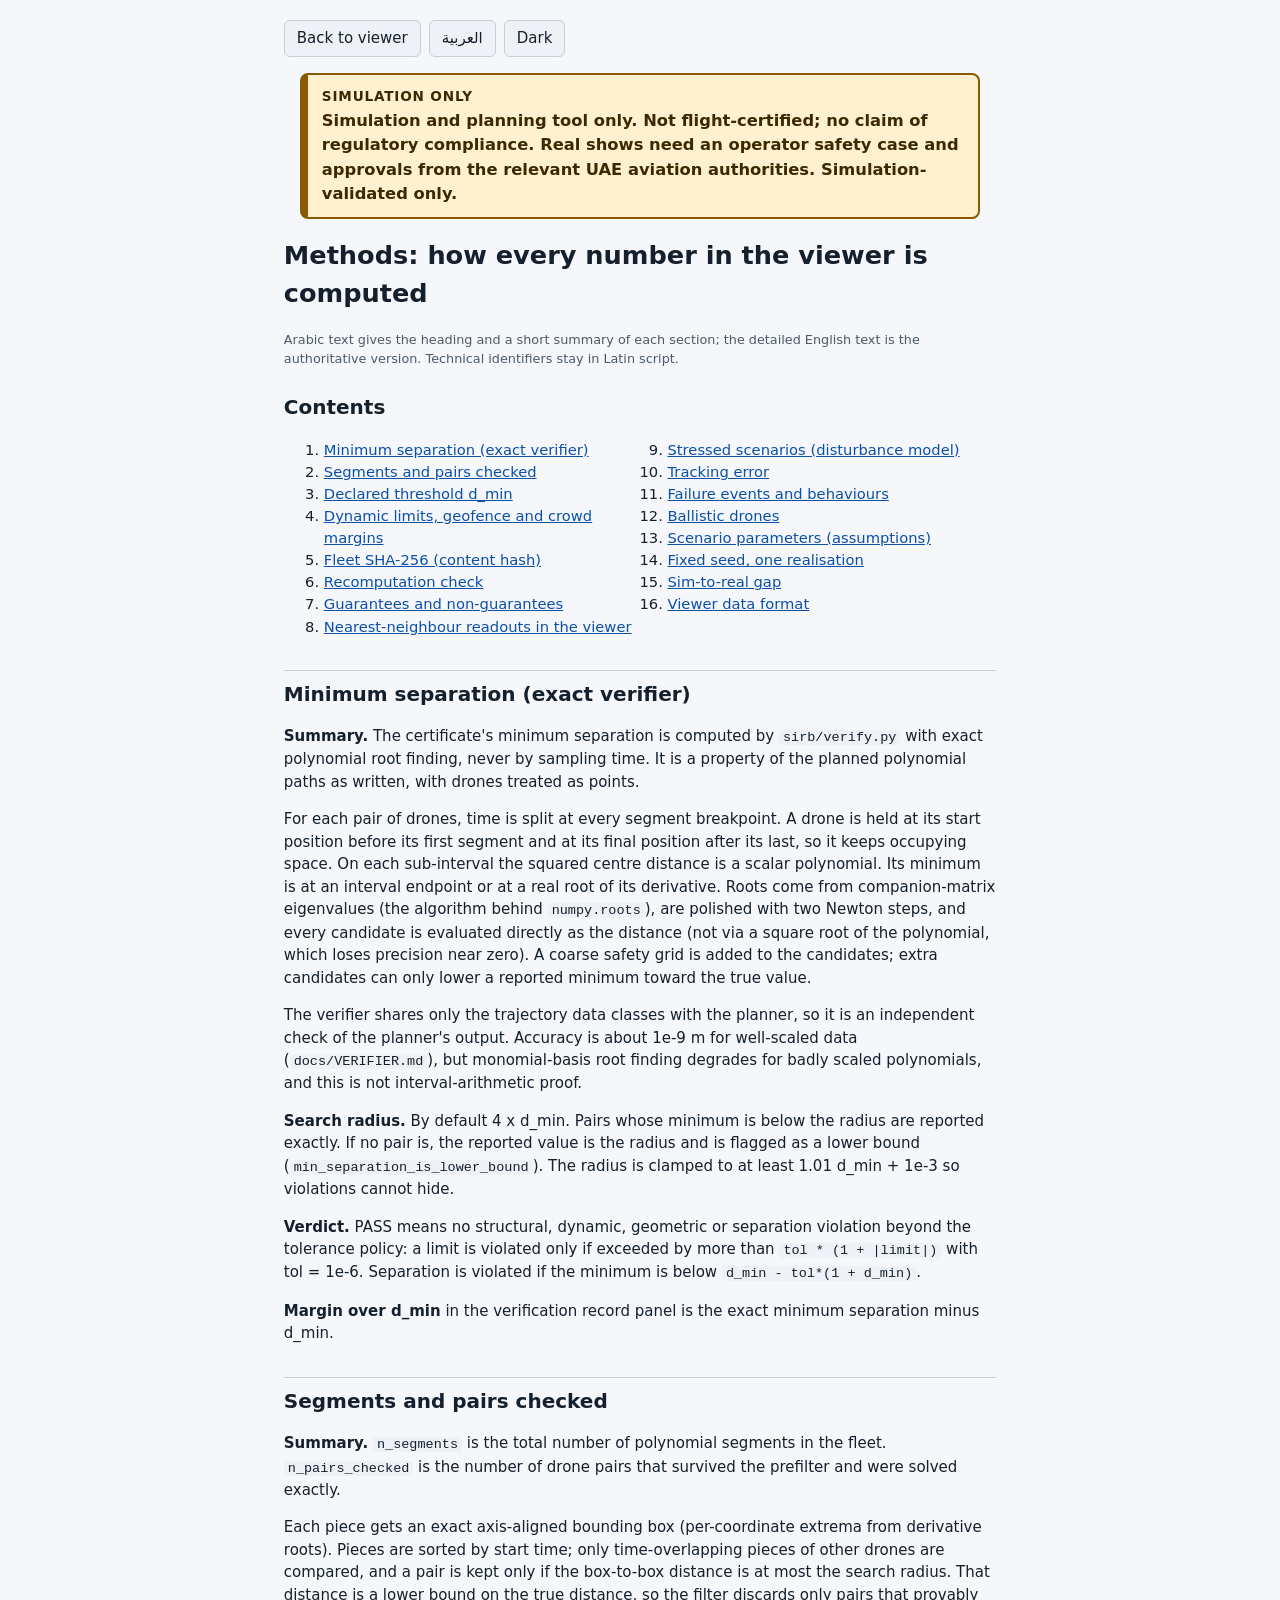
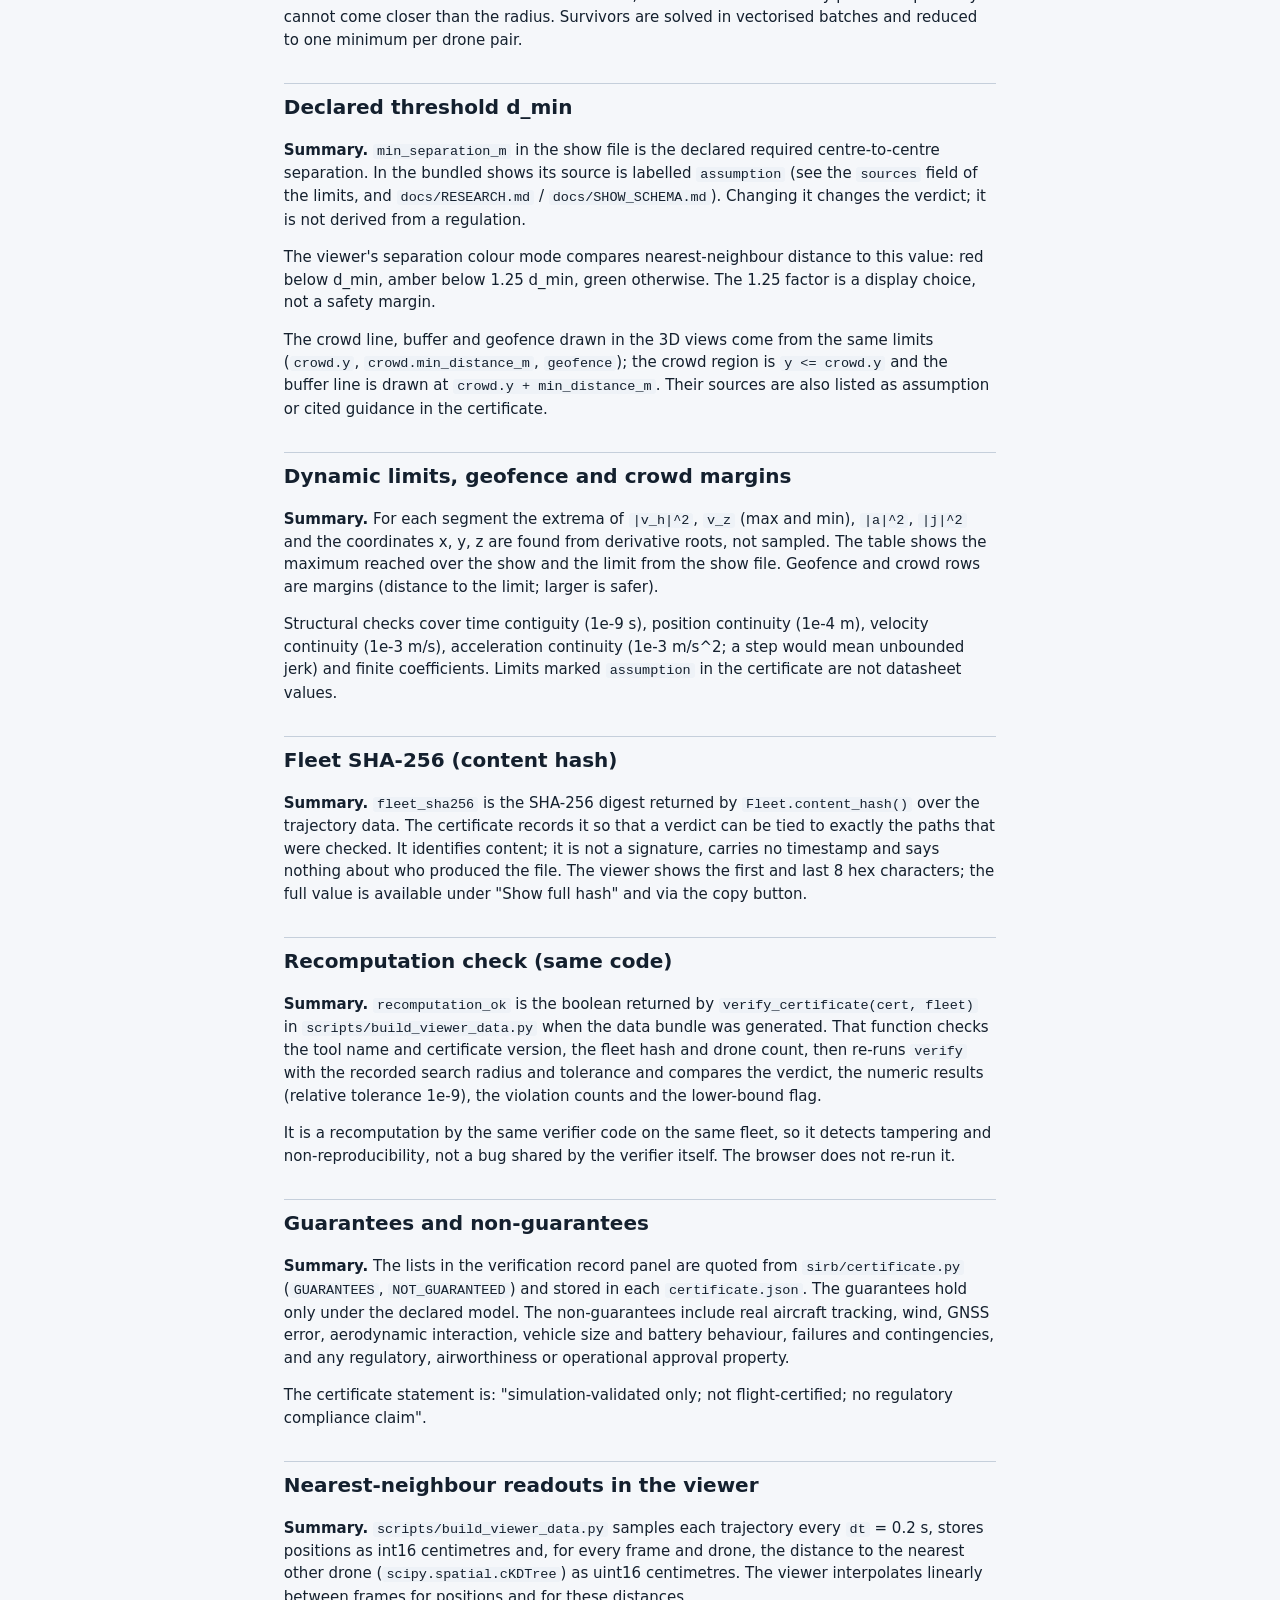
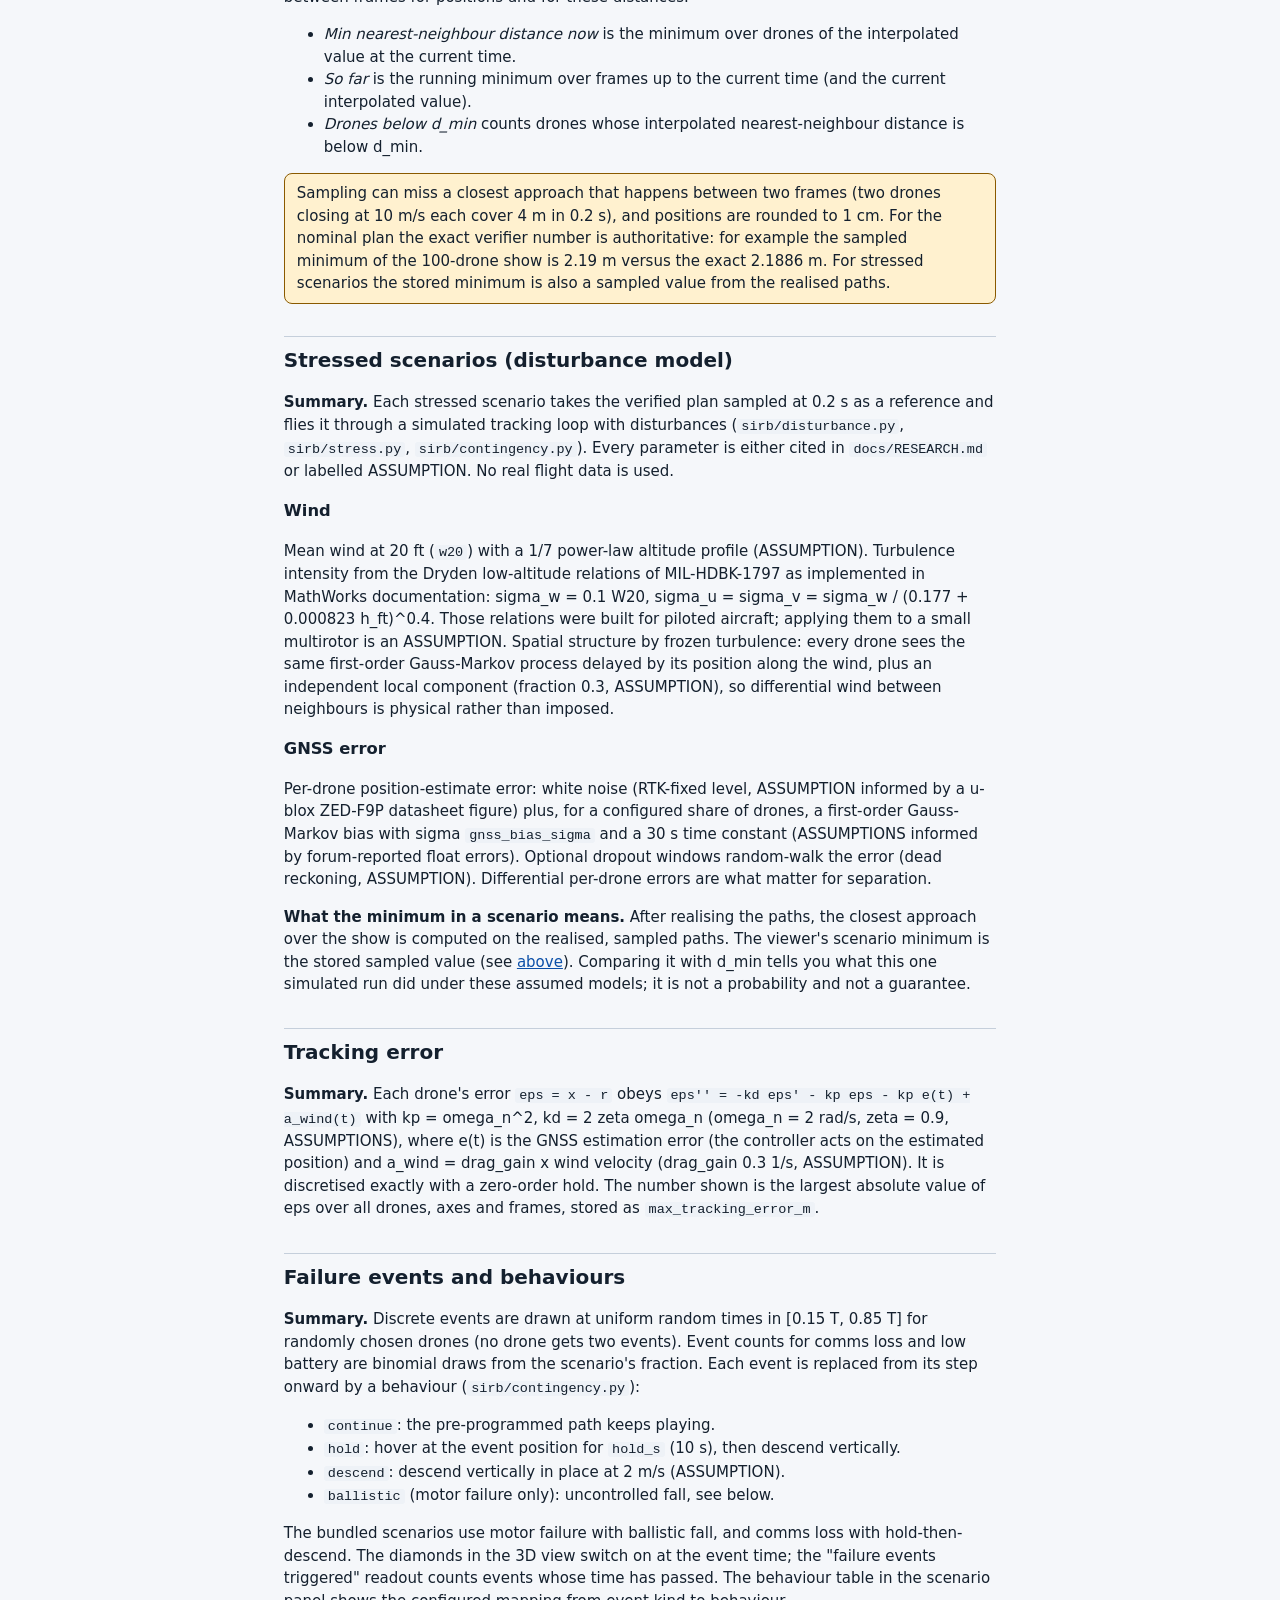
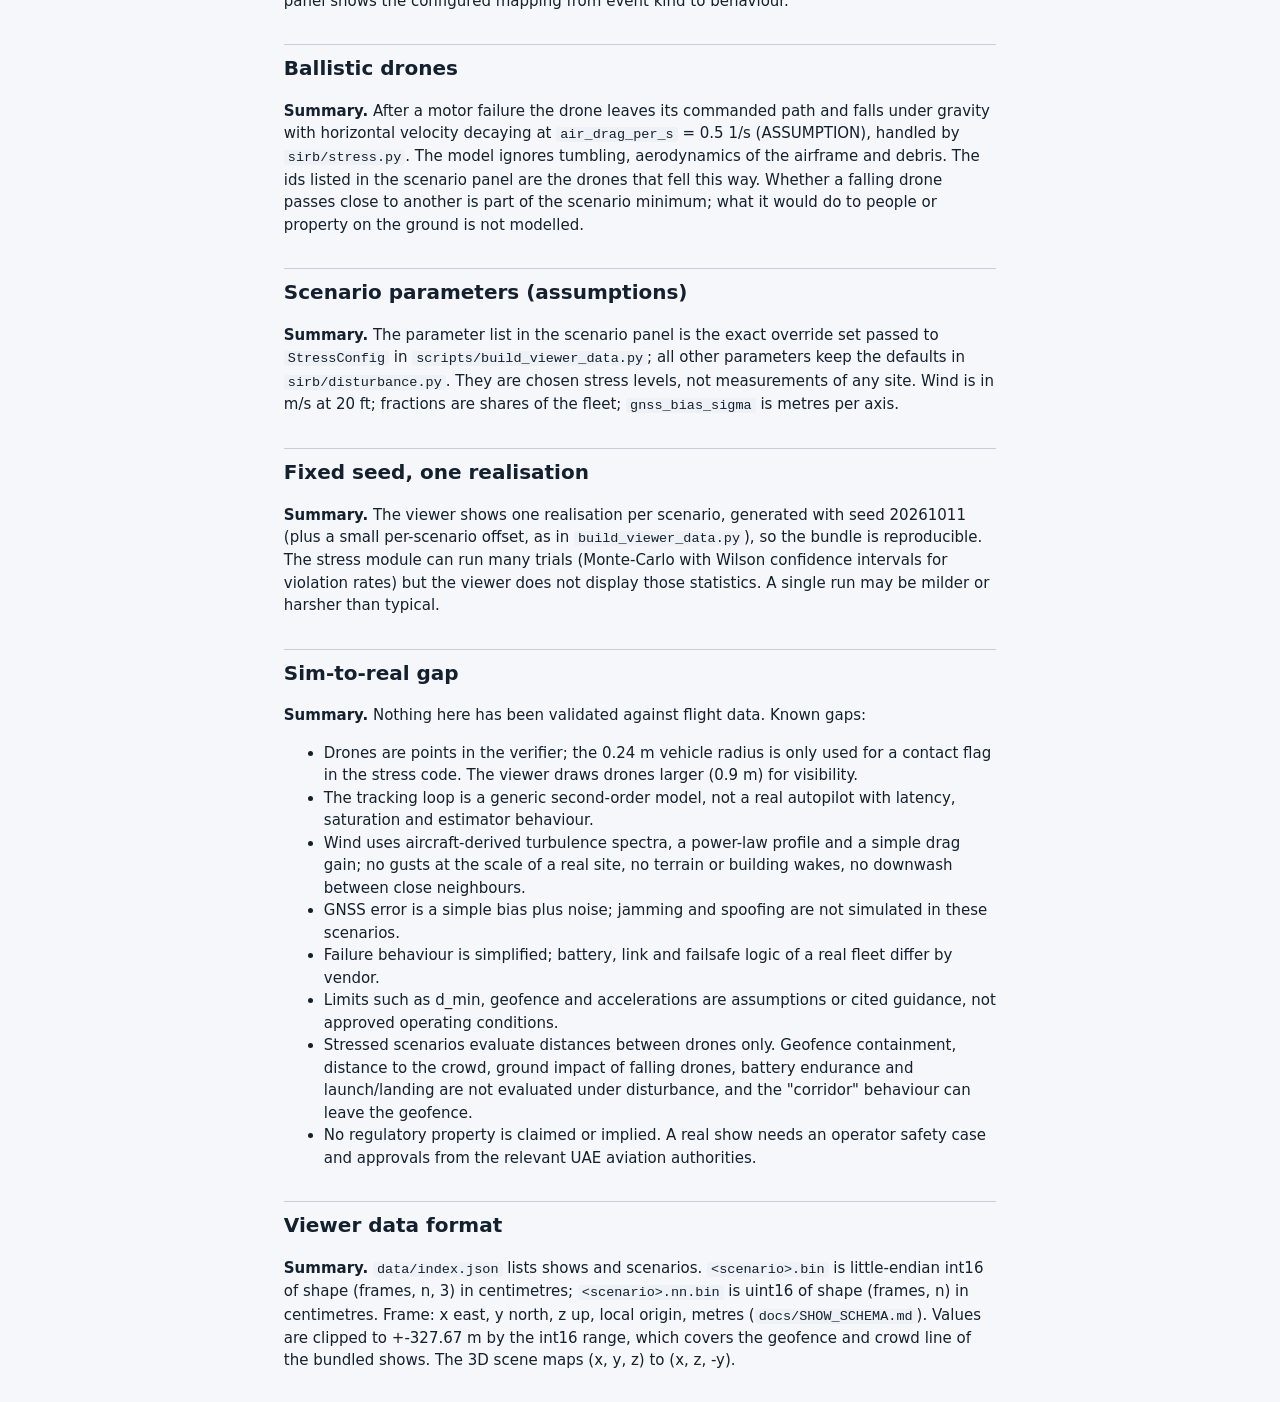
==== commit 507fe634: "Review round 4 (aviation safety assessor): INCOMPLETE verdict, same-code recheck no longer called in" ====
--- a/viewer/methods.html
+++ b/viewer/methods.html
@@ -33,7 +33,7 @@
       <li><a href="#declared-threshold"><span class="en">Declared threshold d_min</span><span class="ar">العتبة المعلنة d_min</span></a></li>
       <li><a href="#dynamics"><span class="en">Dynamic limits, geofence and crowd margins</span><span class="ar">الحدود الديناميكية وهوامش السياج والجمهور</span></a></li>
       <li><a href="#content-hash"><span class="en">Fleet SHA-256 (content hash)</span><span class="ar">بصمة SHA-256 للأسطول</span></a></li>
-      <li><a href="#independent-recheck"><span class="en">Independent recheck</span><span class="ar">إعادة التحقق المستقلة</span></a></li>
+      <li><a href="#recomputation-check"><span class="en">Recomputation check</span><span class="ar">فحص إعادة الحساب</span></a></li>
       <li><a href="#guarantees"><span class="en">Guarantees and non-guarantees</span><span class="ar">الضمانات وما لا يُضمن</span></a></li>
       <li><a href="#sampled-nn"><span class="en">Nearest-neighbour readouts in the viewer</span><span class="ar">قراءات أقرب جار في العارض</span></a></li>
       <li><a href="#stress-model"><span class="en">Stressed scenarios (disturbance model)</span><span class="ar">سيناريوهات الإجهاد (نموذج الاضطراب)</span></a></li>
@@ -56,7 +56,7 @@
       <p>The verifier shares only the trajectory data classes with the planner, so it is an independent check of the planner's output. Accuracy is about 1e-9 m for well-scaled data (<code>docs/VERIFIER.md</code>), but monomial-basis root finding degrades for badly scaled polynomials, and this is not interval-arithmetic proof.</p>
       <p><strong>Search radius.</strong> By default 4 x d_min. Pairs whose minimum is below the radius are reported exactly. If no pair is, the reported value is the radius and is flagged as a lower bound (<code>min_separation_is_lower_bound</code>). The radius is clamped to at least 1.01 d_min + 1e-3 so violations cannot hide.</p>
       <p><strong>Verdict.</strong> PASS means no structural, dynamic, geometric or separation violation beyond the tolerance policy: a limit is violated only if exceeded by more than <code>tol * (1 + |limit|)</code> with tol = 1e-6. Separation is violated if the minimum is below <code>d_min - tol*(1 + d_min)</code>.</p>
-      <p><strong>Margin over d_min</strong> in the certificate panel is the exact minimum separation minus d_min.</p>
+      <p><strong>Margin over d_min</strong> in the verification record panel is the exact minimum separation minus d_min.</p>
     </div>
   </section>
 
@@ -96,11 +96,11 @@
     </div>
   </section>
 
-  <section id="independent-recheck">
-    <h2><span class="en">Independent recheck</span><span class="ar">إعادة التحقق المستقلة</span></h2>
+  <section id="recomputation-check">
+    <h2><span class="en">Recomputation check (same code)</span><span class="ar">فحص إعادة الحساب (الشيفرة نفسها)</span></h2>
     <p class="ar ar-sum">عند بناء بيانات العارض استُدعيت الدالة verify_certificate: تتحقق من مطابقة البصمة ثم تعيد حساب التحقق كاملًا وتقارن الحكم والأرقام. العلم المعروض هو نتيجة ذلك الفحص وقت البناء، لا فحص يجري في المتصفح.</p>
     <div class="en en-detail">
-      <p><strong>Summary.</strong> <code>independent_recheck</code> is the boolean returned by <code>verify_certificate(cert, fleet)</code> in <code>scripts/build_viewer_data.py</code> when the data bundle was generated. That function checks the tool name and certificate version, the fleet hash and drone count, then re-runs <code>verify</code> with the recorded search radius and tolerance and compares the verdict, the numeric results (relative tolerance 1e-9), the violation counts and the lower-bound flag.</p>
+      <p><strong>Summary.</strong> <code>recomputation_ok</code> is the boolean returned by <code>verify_certificate(cert, fleet)</code> in <code>scripts/build_viewer_data.py</code> when the data bundle was generated. That function checks the tool name and certificate version, the fleet hash and drone count, then re-runs <code>verify</code> with the recorded search radius and tolerance and compares the verdict, the numeric results (relative tolerance 1e-9), the violation counts and the lower-bound flag.</p>
       <p>It is a recomputation by the same verifier code on the same fleet, so it detects tampering and non-reproducibility, not a bug shared by the verifier itself. The browser does not re-run it.</p>
     </div>
   </section>
@@ -109,7 +109,7 @@
     <h2><span class="en">Guarantees and non-guarantees</span><span class="ar">الضمانات وما لا يُضمن</span></h2>
     <p class="ar ar-sum">الضمانات محصورة في النموذج المعلن: مسارات متعددة الحدود كما كُتبت وطائرات كنقاط. لا تشمل الضمانات تتبّع الطائرات الحقيقية ولا الرياح ولا أخطاء GNSS ولا الأعطال ولا أي خاصية تنظيمية.</p>
     <div class="en en-detail">
-      <p><strong>Summary.</strong> The lists in the certificate panel are quoted from <code>sirb/certificate.py</code> (<code>GUARANTEES</code>, <code>NOT_GUARANTEED</code>) and stored in each <code>certificate.json</code>. The guarantees hold only under the declared model. The non-guarantees include real aircraft tracking, wind, GNSS error, aerodynamic interaction, vehicle size and battery behaviour, failures and contingencies, and any regulatory, airworthiness or operational approval property.</p>
+      <p><strong>Summary.</strong> The lists in the verification record panel are quoted from <code>sirb/certificate.py</code> (<code>GUARANTEES</code>, <code>NOT_GUARANTEED</code>) and stored in each <code>certificate.json</code>. The guarantees hold only under the declared model. The non-guarantees include real aircraft tracking, wind, GNSS error, aerodynamic interaction, vehicle size and battery behaviour, failures and contingencies, and any regulatory, airworthiness or operational approval property.</p>
       <p>The certificate statement is: "simulation-validated only; not flight-certified; no regulatory compliance claim".</p>
     </div>
   </section>
@@ -200,6 +200,7 @@
         <li>GNSS error is a simple bias plus noise; jamming and spoofing are not simulated in these scenarios.</li>
         <li>Failure behaviour is simplified; battery, link and failsafe logic of a real fleet differ by vendor.</li>
         <li>Limits such as d_min, geofence and accelerations are assumptions or cited guidance, not approved operating conditions.</li>
+        <li>Stressed scenarios evaluate distances between drones only. Geofence containment, distance to the crowd, ground impact of falling drones, battery endurance and launch/landing are not evaluated under disturbance, and the "corridor" behaviour can leave the geofence.</li>
         <li>No regulatory property is claimed or implied. A real show needs an operator safety case and approvals from the relevant UAE aviation authorities.</li>
       </ul>
     </div>
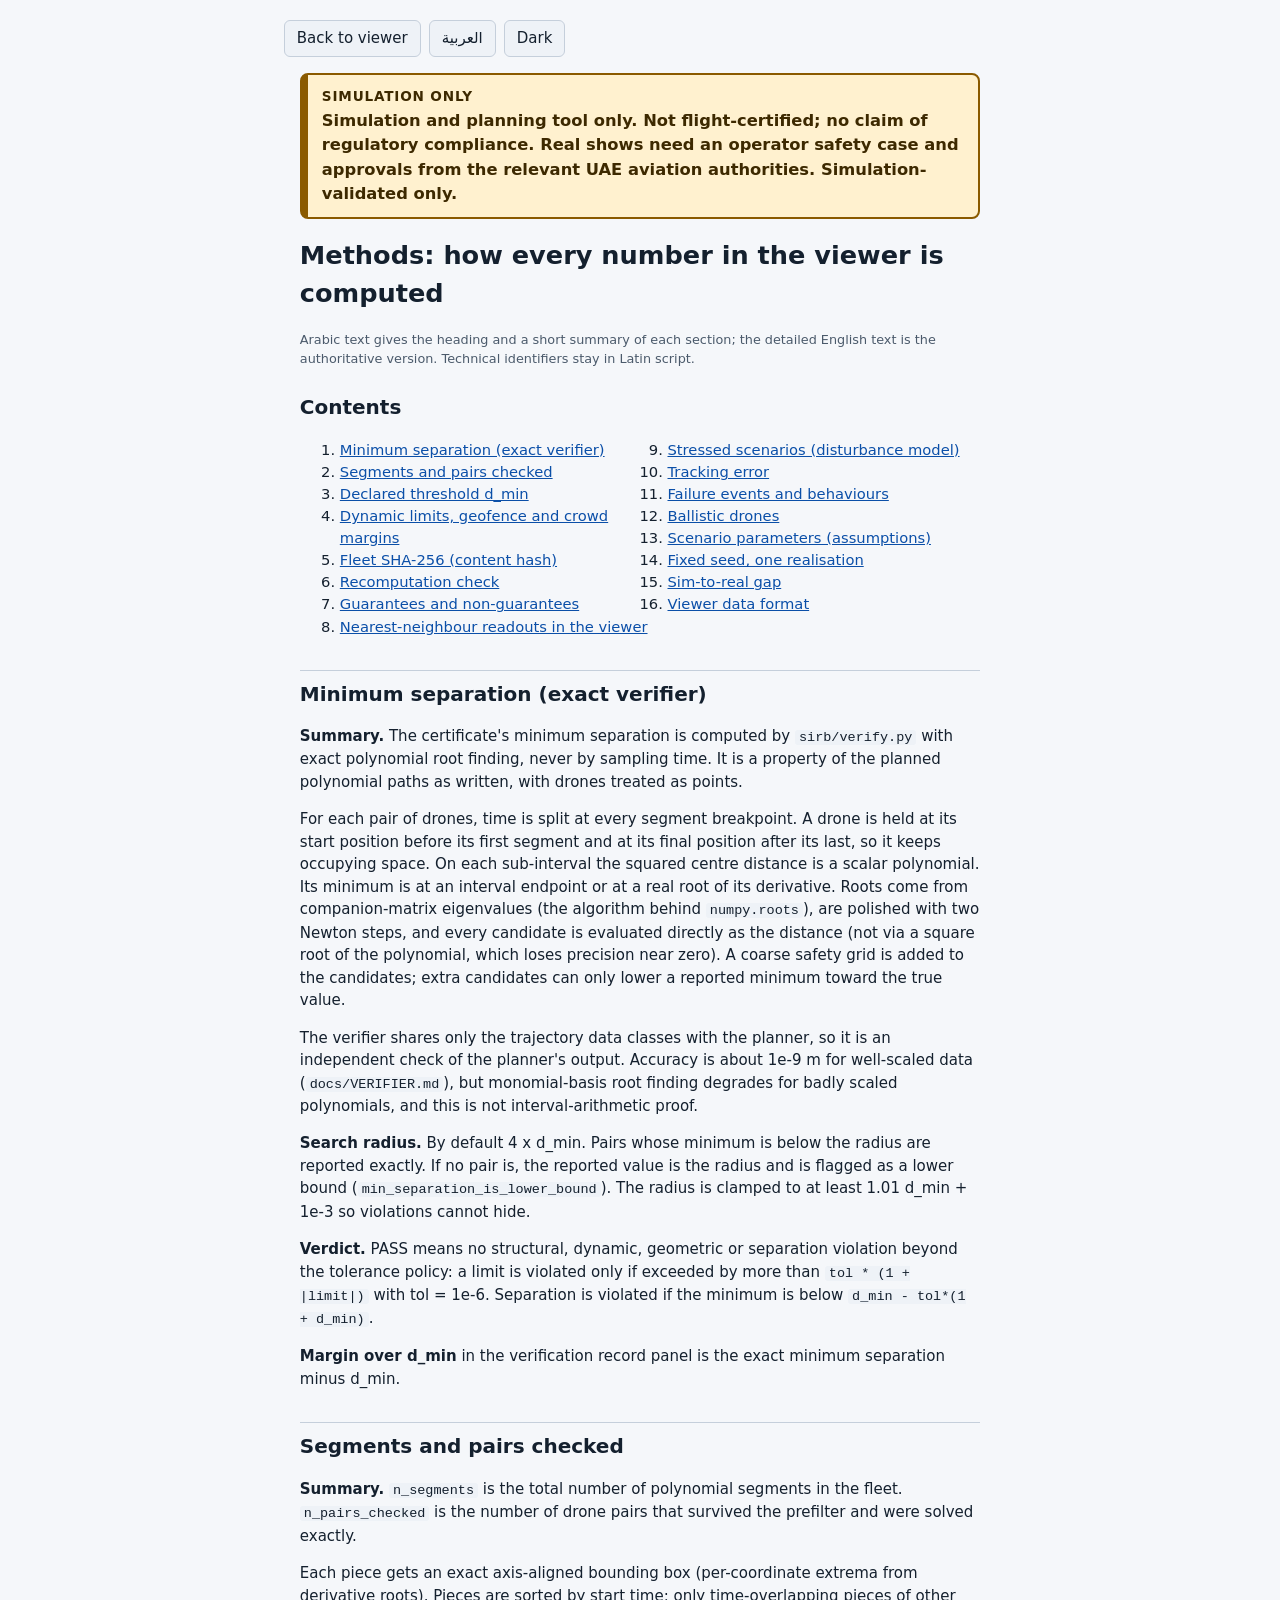
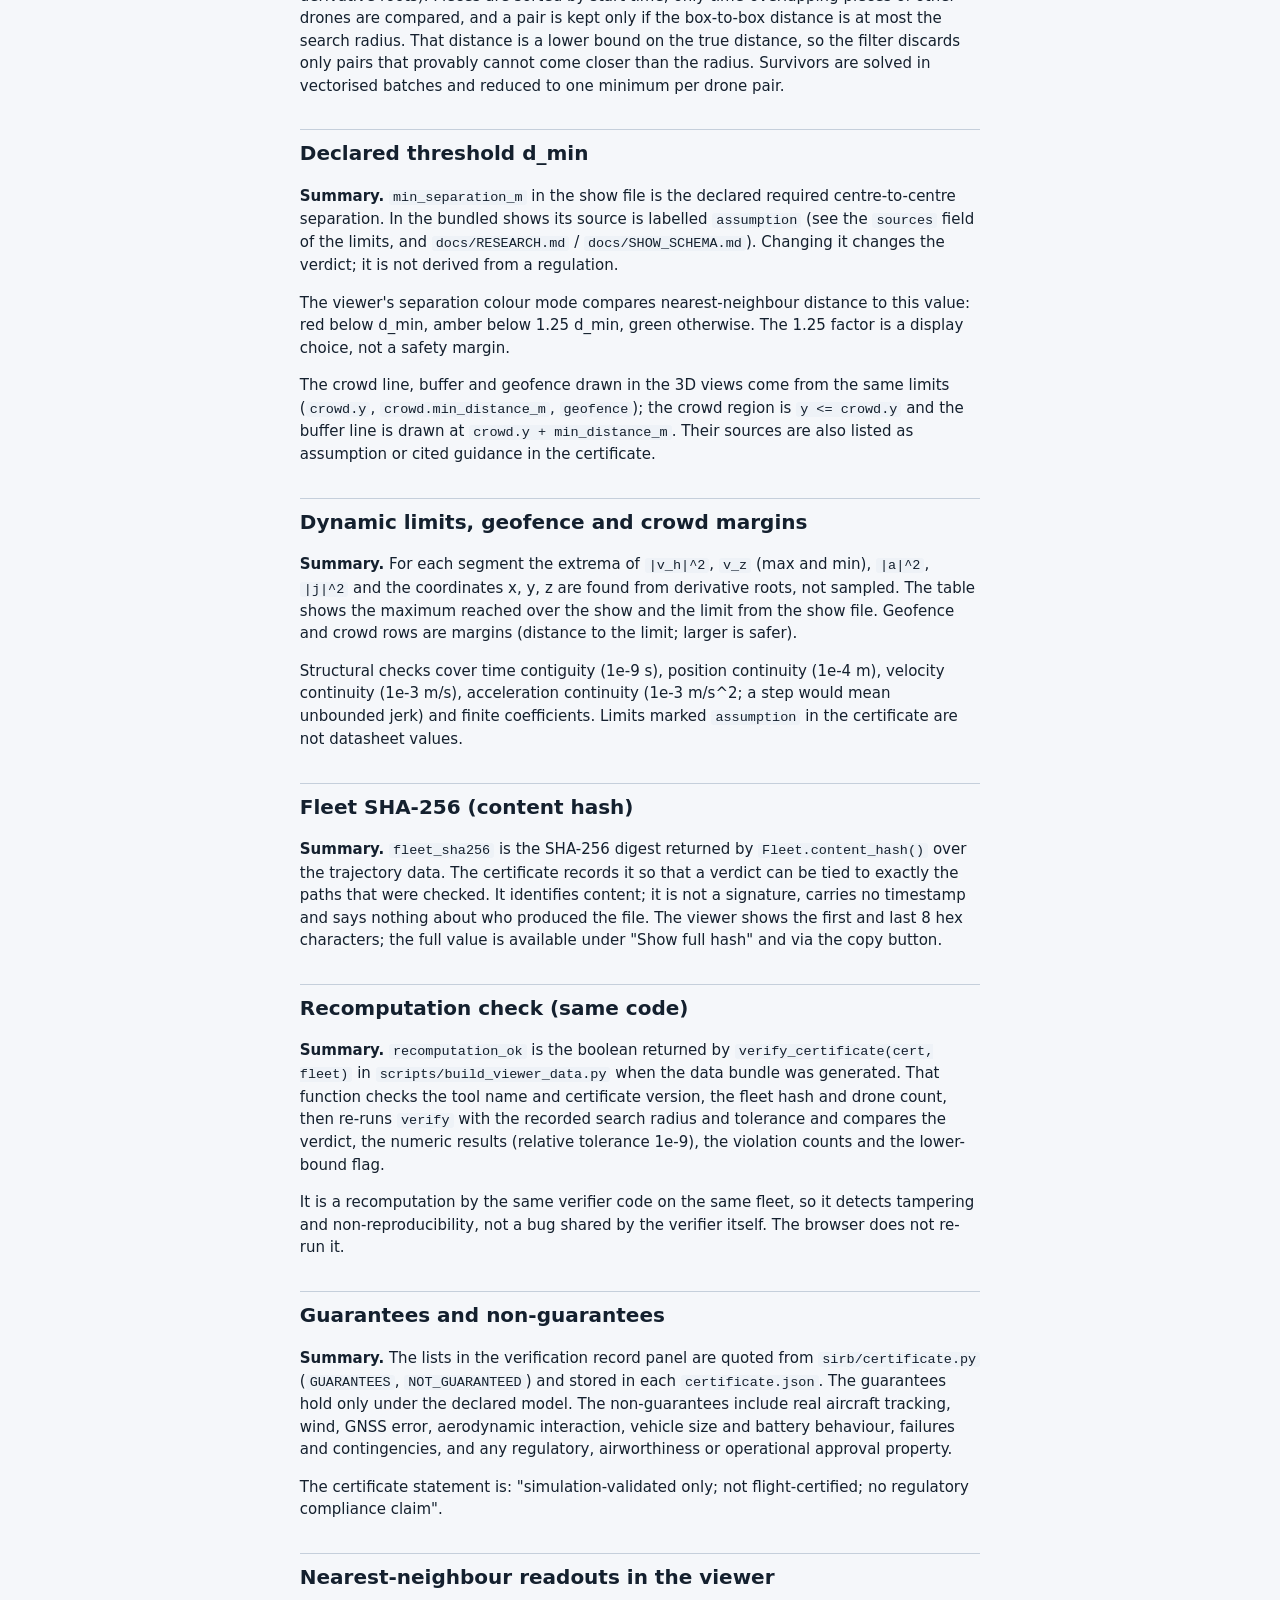
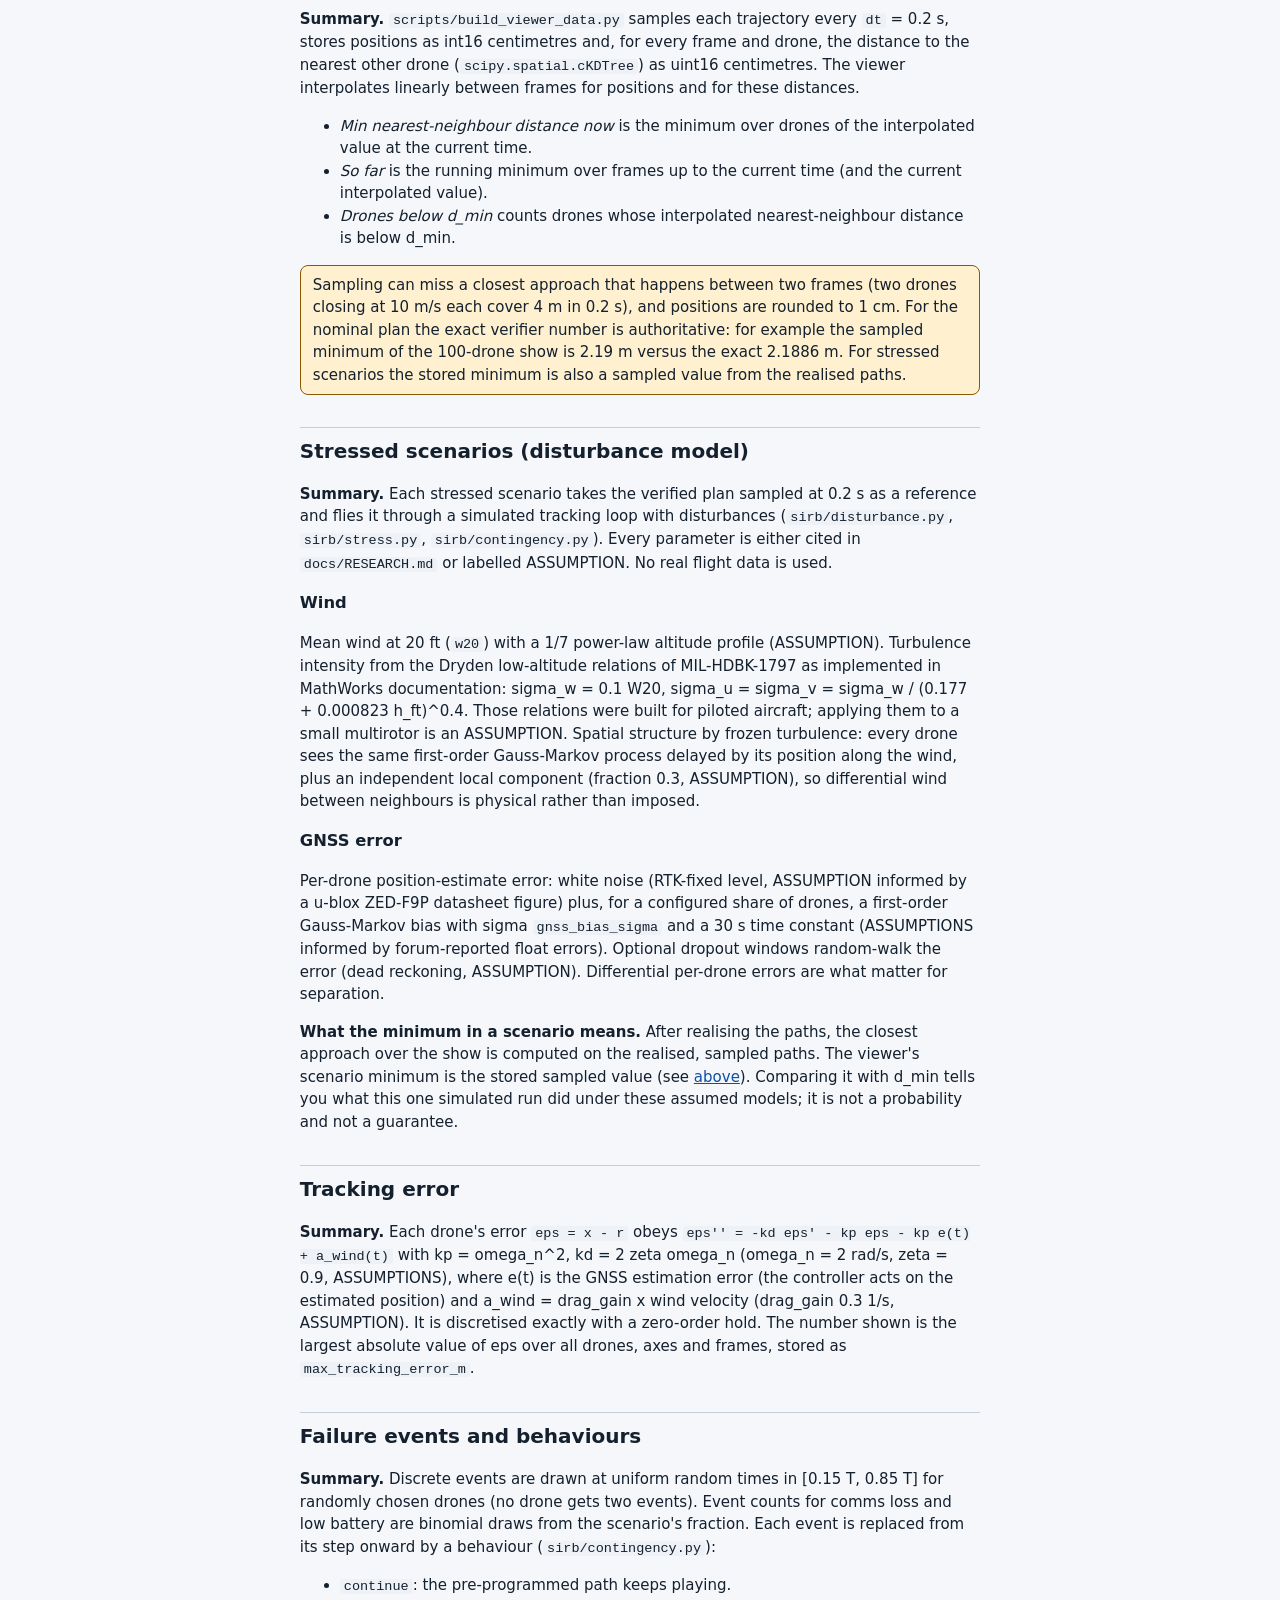
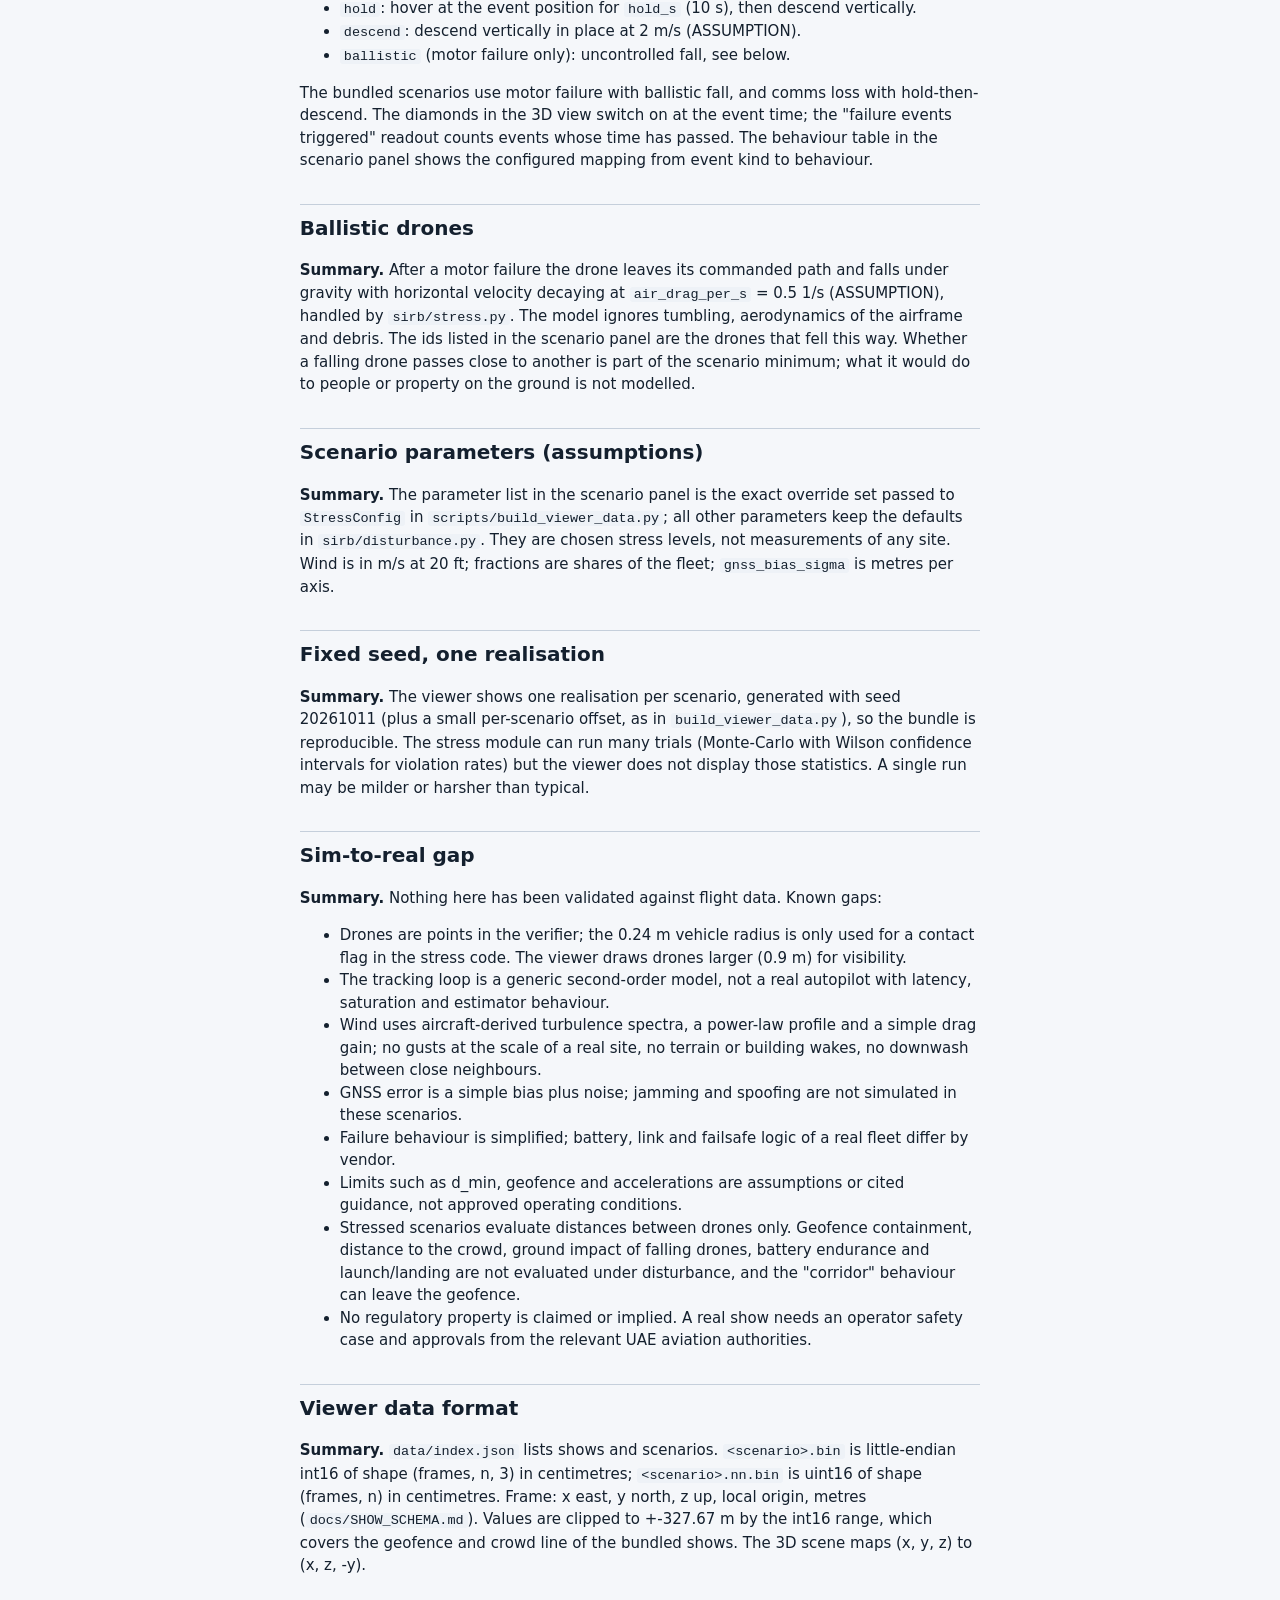
==== commit 331623be: "viewer: axe-core accessibility pass, RTL fixes, keyboard and file:// checks, bench mode axe-core 4.1" ====
--- a/viewer/methods.html
+++ b/viewer/methods.html
@@ -2,6 +2,7 @@
 <html lang="en" dir="ltr" data-theme="dark">
 <head>
 <meta charset="utf-8">
+<meta http-equiv="Content-Security-Policy" content="default-src 'self'; script-src 'self' 'sha256-HnHVJy0Hiei89zcTgSCR2pSO+QnLSuxEZ49DwzdG6Bw='; style-src 'self' 'unsafe-inline'; img-src 'self' data:; connect-src 'self'; object-src 'none'; base-uri 'none'; form-action 'none'">
 <meta name="viewport" content="width=device-width, initial-scale=1">
 <title>Sirb methods</title>
 <meta name="color-scheme" content="dark light">
@@ -10,18 +11,19 @@
 </head>
 <body>
 <div class="doc">
-  <div class="nav">
+  <header class="nav">
     <a class="btn" id="backLink" href="index.html" data-i18n="m_back">Back to viewer</a>
     <button id="langBtn" type="button" class="btn"></button>
     <button id="themeBtn" type="button" class="btn" data-i18n-aria="theme_switch_label"></button>
-  </div>
-
-  <aside class="banner" role="note" id="safety-statement">
+  </header>
+
+  <aside class="banner" id="safety-statement" data-i18n-aria="banner_title" aria-label="Simulation only">
     <strong class="en">Simulation only</strong><strong class="ar">محاكاة فقط</strong>
     <p class="en">Simulation and planning tool only. Not flight-certified; no claim of regulatory compliance. Real shows need an operator safety case and approvals from the relevant UAE aviation authorities. Simulation-validated only.</p>
     <p class="ar">أداة محاكاة وتخطيط فقط. غير معتمدة للطيران ولا تدّعي أي امتثال تنظيمي. تحتاج العروض الحقيقية إلى ملف سلامة تشغيلي وموافقات من الجهات المختصة بالطيران في دولة الإمارات. التحقق تمّ بالمحاكاة فقط.</p>
   </aside>
 
+  <main>
   <h1><span class="en">Methods: how every number in the viewer is computed</span><span class="ar">المنهجية: كيف يُحسب كل رقم في العارض</span></h1>
   <p class="note" data-i18n="m_lang_note"></p>
 
@@ -213,6 +215,7 @@
       <p><strong>Summary.</strong> <code>data/index.json</code> lists shows and scenarios. <code>&lt;scenario&gt;.bin</code> is little-endian int16 of shape (frames, n, 3) in centimetres; <code>&lt;scenario&gt;.nn.bin</code> is uint16 of shape (frames, n) in centimetres. Frame: x east, y north, z up, local origin, metres (<code>docs/SHOW_SCHEMA.md</code>). Values are clipped to +-327.67 m by the int16 range, which covers the geofence and crowd line of the bundled shows. The 3D scene maps (x, y, z) to (x, z, -y).</p>
     </div>
   </section>
+  </main>
 </div>
 <script type="module">
 import { STRINGS, getLang, storeLang, applyDocLang, makeT, translateDom } from "./i18n.js";
@@ -225,7 +228,7 @@
   applyDocLang(lang); translateDom(document, t);
   document.documentElement.dataset.theme = theme;
   document.title = lang === "ar" ? "سرب: المنهجية" : "Sirb methods";
-  const b = document.getElementById("langBtn"); b.textContent = t("lang_switch"); b.setAttribute("aria-label", t("lang_switch_label")); b.lang = lang === "ar" ? "en" : "ar";
+  const b = document.getElementById("langBtn"); b.textContent = t("lang_switch"); b.title = t("lang_switch_label"); b.lang = lang === "ar" ? "en" : "ar";
   document.getElementById("themeBtn").textContent = theme === "dark" ? t("theme_light") : t("theme_dark");
   document.getElementById("backLink").href = "index.html";
 }
--- a/viewer/style.css
+++ b/viewer/style.css
@@ -129,3 +129,9 @@
 @media (prefers-reduced-motion: reduce) { * { animation: none !important; transition: none !important; scroll-behavior: auto !important; } }
 
 .scen-ph { min-block-size: 34px; display: flex; align-items: center; }
+
+/* transport: media controls and the timeline keep left-to-right order in Arabic (time runs left to right) */
+.media { display: inline-flex; gap: 8px; }
+.en-block { display: block; text-align: left; }
+.ico-back::before { content: "\25C0\25C0"; }
+.ico-fwd::before { content: "\25B6\25B6"; }
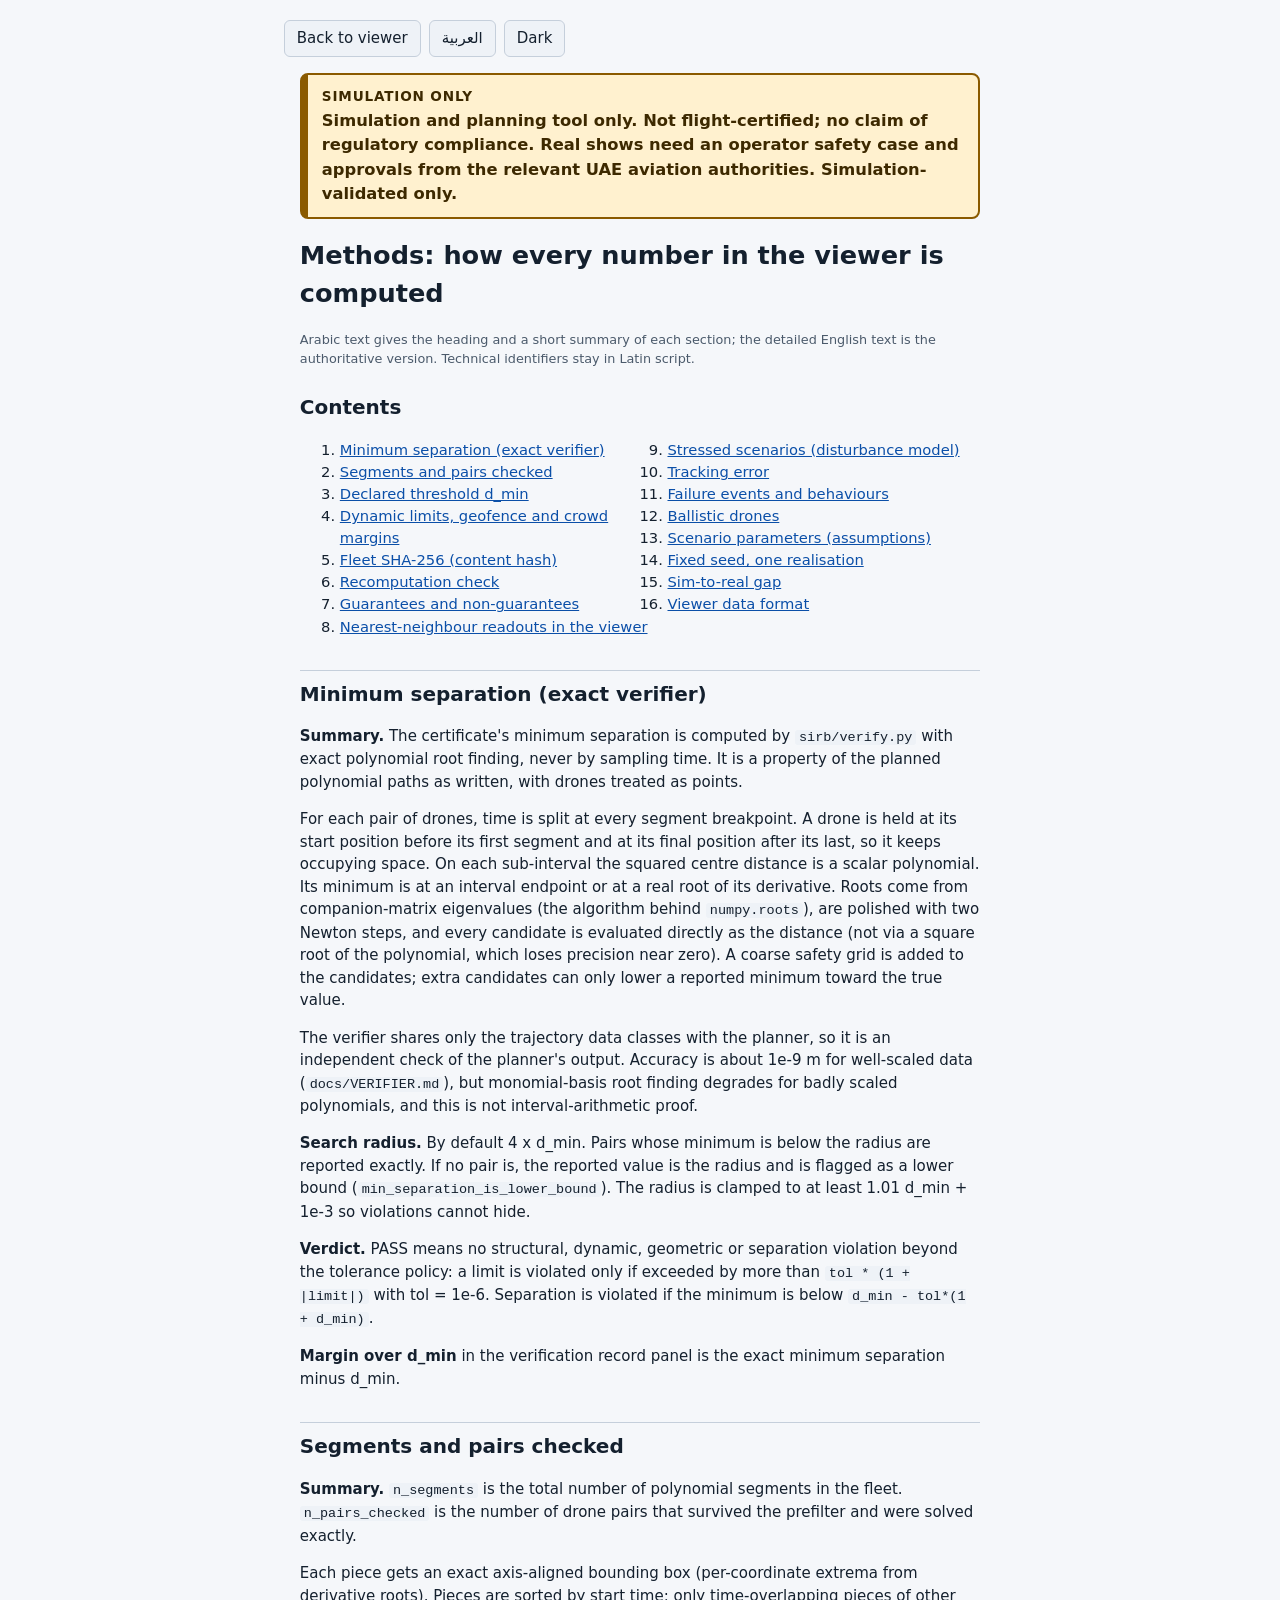
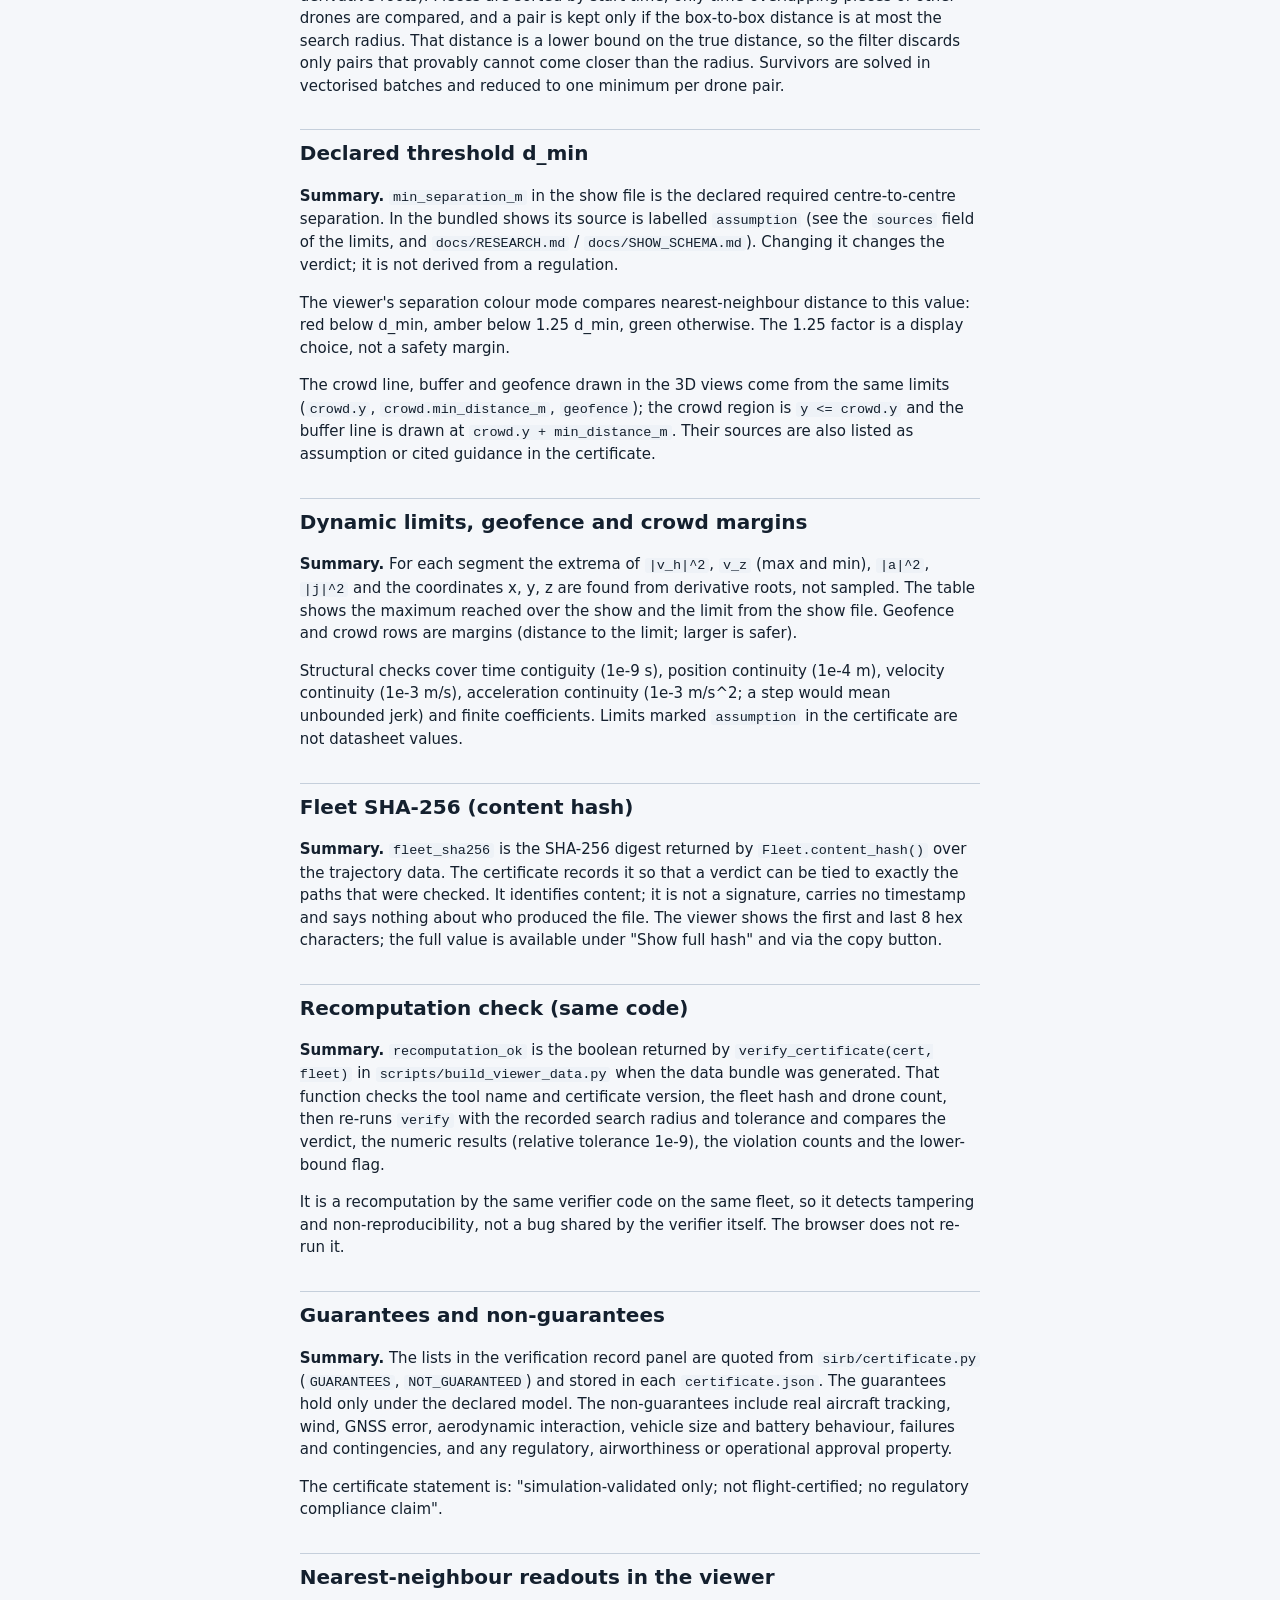
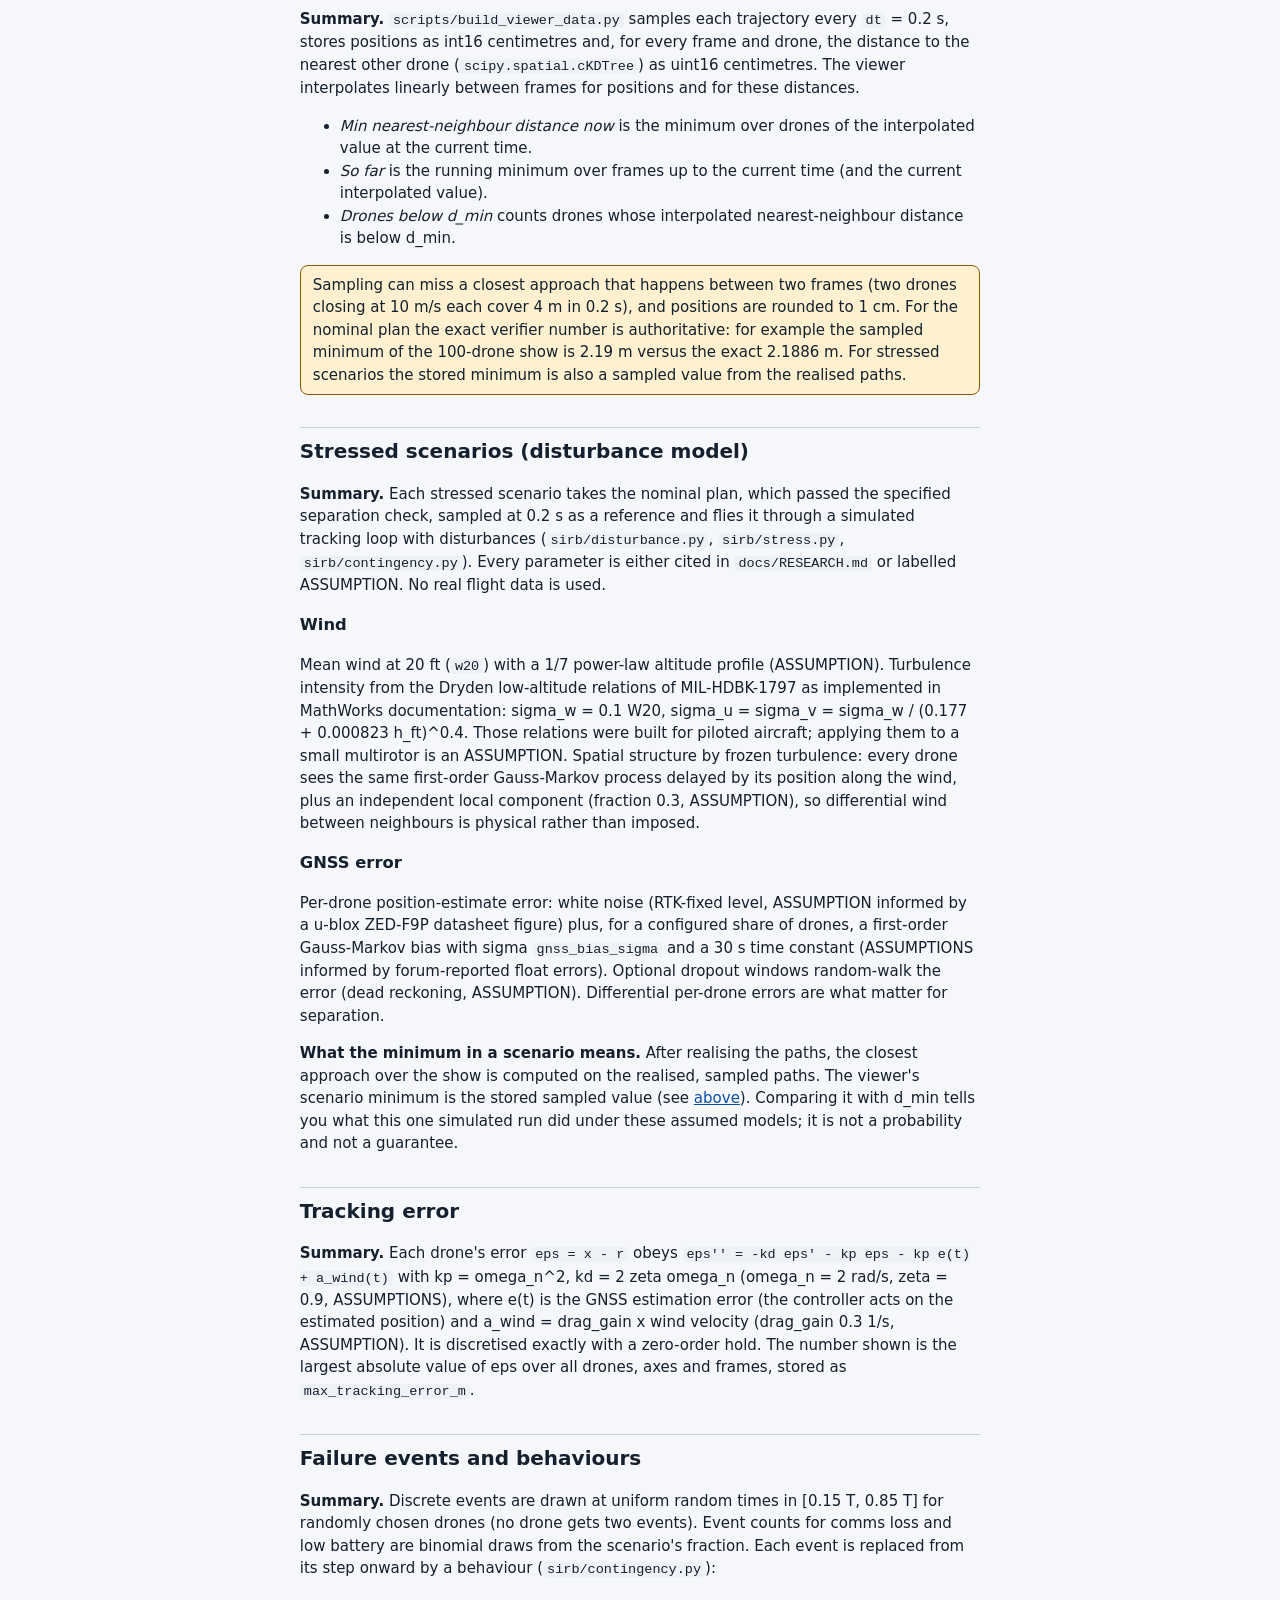
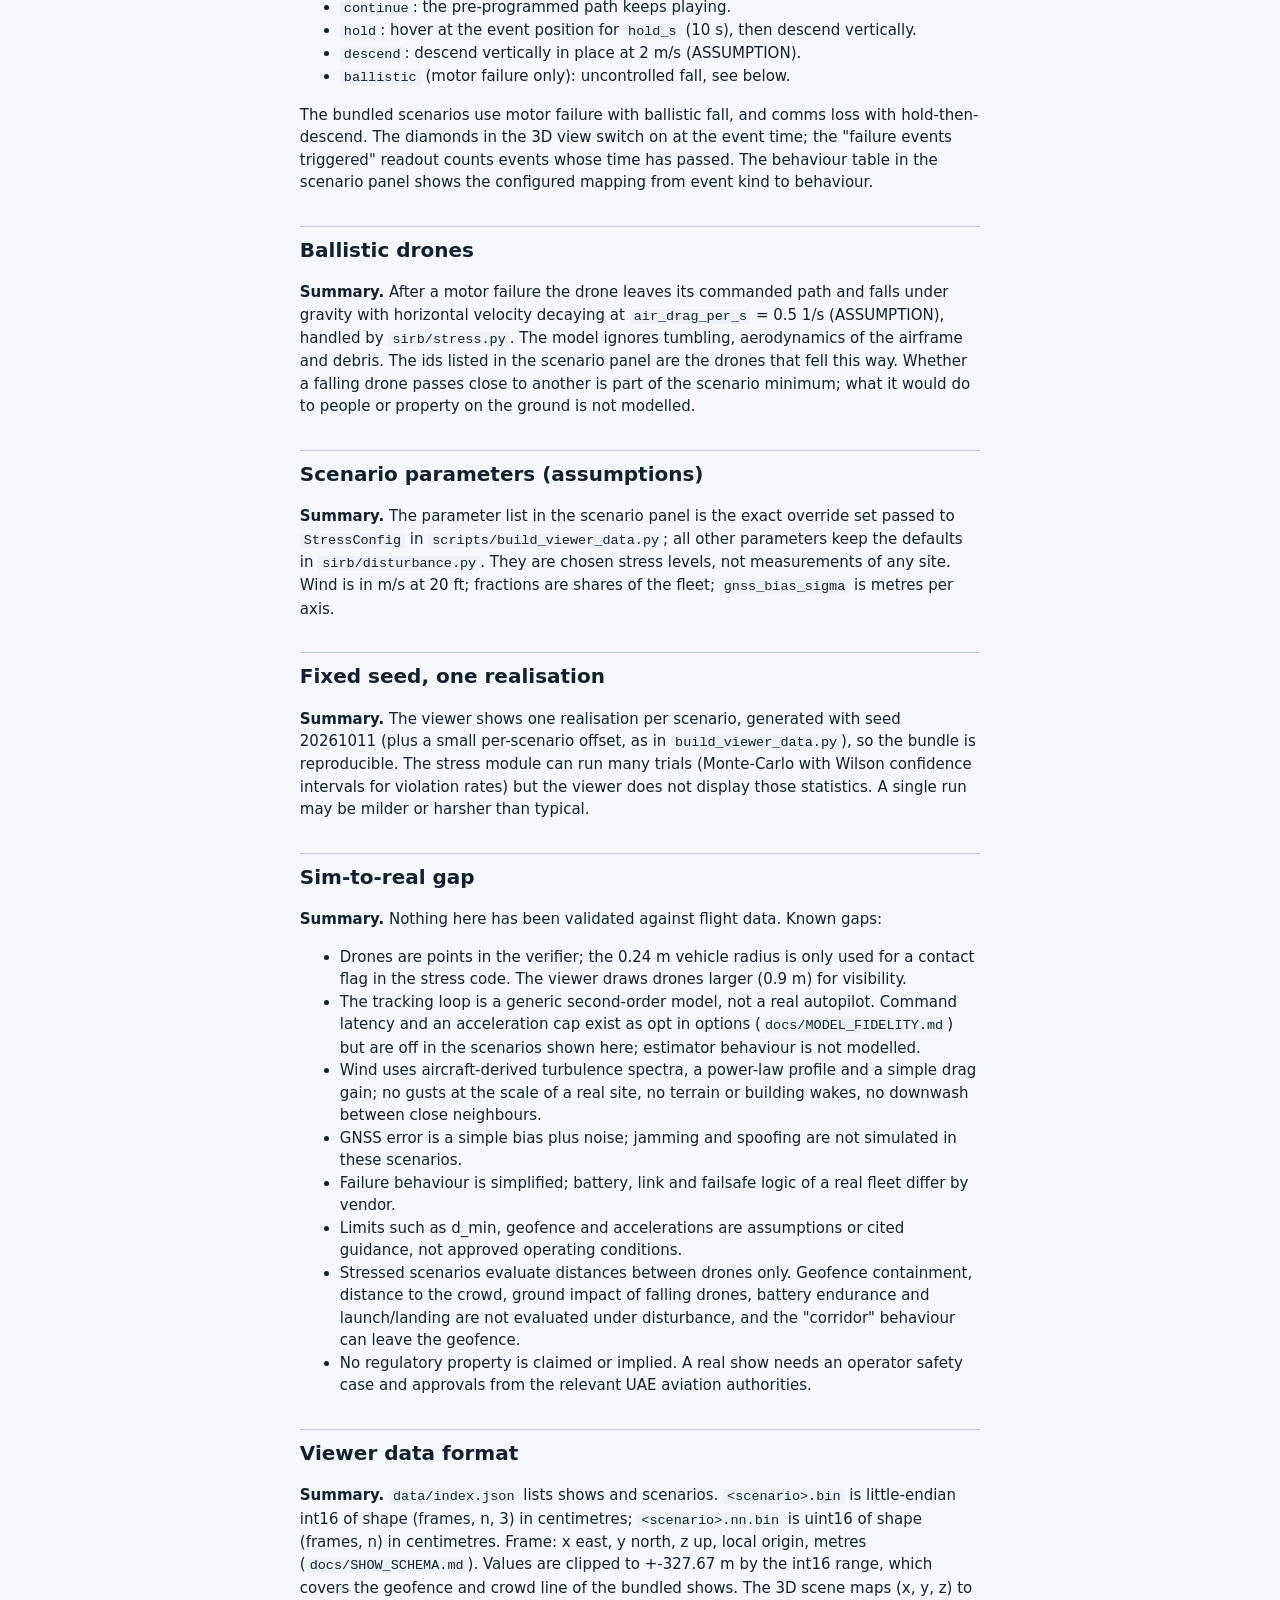
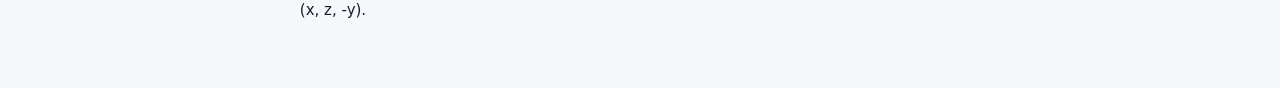
==== commit 04b352a7: "Word the nominal result as a passed separation check The headline lines, the viewer scenario label a" ====
--- a/viewer/methods.html
+++ b/viewer/methods.html
@@ -134,7 +134,7 @@
     <h2><span class="en">Stressed scenarios (disturbance model)</span><span class="ar">سيناريوهات الإجهاد (نموذج الاضطراب)</span></h2>
     <p class="ar ar-sum">تُنتج سيناريوهات الإجهاد بمحاكاة تضيف إلى الخطة الاسمية رياحًا وأخطاء GNSS وأعطالًا بنماذج وبارامترات مفترضة. النتائج محاكاة تحت افتراضات، وليست ضمانات ولا قياسات.</p>
     <div class="en en-detail">
-      <p><strong>Summary.</strong> Each stressed scenario takes the verified plan sampled at 0.2 s as a reference and flies it through a simulated tracking loop with disturbances (<code>sirb/disturbance.py</code>, <code>sirb/stress.py</code>, <code>sirb/contingency.py</code>). Every parameter is either cited in <code>docs/RESEARCH.md</code> or labelled ASSUMPTION. No real flight data is used.</p>
+      <p><strong>Summary.</strong> Each stressed scenario takes the nominal plan, which passed the specified separation check, sampled at 0.2 s as a reference and flies it through a simulated tracking loop with disturbances (<code>sirb/disturbance.py</code>, <code>sirb/stress.py</code>, <code>sirb/contingency.py</code>). Every parameter is either cited in <code>docs/RESEARCH.md</code> or labelled ASSUMPTION. No real flight data is used.</p>
       <h3 id="wind">Wind</h3>
       <p>Mean wind at 20 ft (<code>w20</code>) with a 1/7 power-law altitude profile (ASSUMPTION). Turbulence intensity from the Dryden low-altitude relations of MIL-HDBK-1797 as implemented in MathWorks documentation: sigma_w = 0.1 W20, sigma_u = sigma_v = sigma_w / (0.177 + 0.000823 h_ft)^0.4. Those relations were built for piloted aircraft; applying them to a small multirotor is an ASSUMPTION. Spatial structure by frozen turbulence: every drone sees the same first-order Gauss-Markov process delayed by its position along the wind, plus an independent local component (fraction 0.3, ASSUMPTION), so differential wind between neighbours is physical rather than imposed.</p>
       <h3 id="gnss">GNSS error</h3>
@@ -197,7 +197,7 @@
       <p><strong>Summary.</strong> Nothing here has been validated against flight data. Known gaps:</p>
       <ul>
         <li>Drones are points in the verifier; the 0.24 m vehicle radius is only used for a contact flag in the stress code. The viewer draws drones larger (0.9 m) for visibility.</li>
-        <li>The tracking loop is a generic second-order model, not a real autopilot with latency, saturation and estimator behaviour.</li>
+        <li>The tracking loop is a generic second-order model, not a real autopilot. Command latency and an acceleration cap exist as opt in options (<code>docs/MODEL_FIDELITY.md</code>) but are off in the scenarios shown here; estimator behaviour is not modelled.</li>
         <li>Wind uses aircraft-derived turbulence spectra, a power-law profile and a simple drag gain; no gusts at the scale of a real site, no terrain or building wakes, no downwash between close neighbours.</li>
         <li>GNSS error is a simple bias plus noise; jamming and spoofing are not simulated in these scenarios.</li>
         <li>Failure behaviour is simplified; battery, link and failsafe logic of a real fleet differ by vendor.</li>
--- a/viewer/style.css
+++ b/viewer/style.css
@@ -135,3 +135,4 @@
 .en-block { display: block; text-align: left; }
 .ico-back::before { content: "\25C0\25C0"; }
 .ico-fwd::before { content: "\25B6\25B6"; }
+.tbl-wrap { overflow-x: auto; max-inline-size: 100%; }
